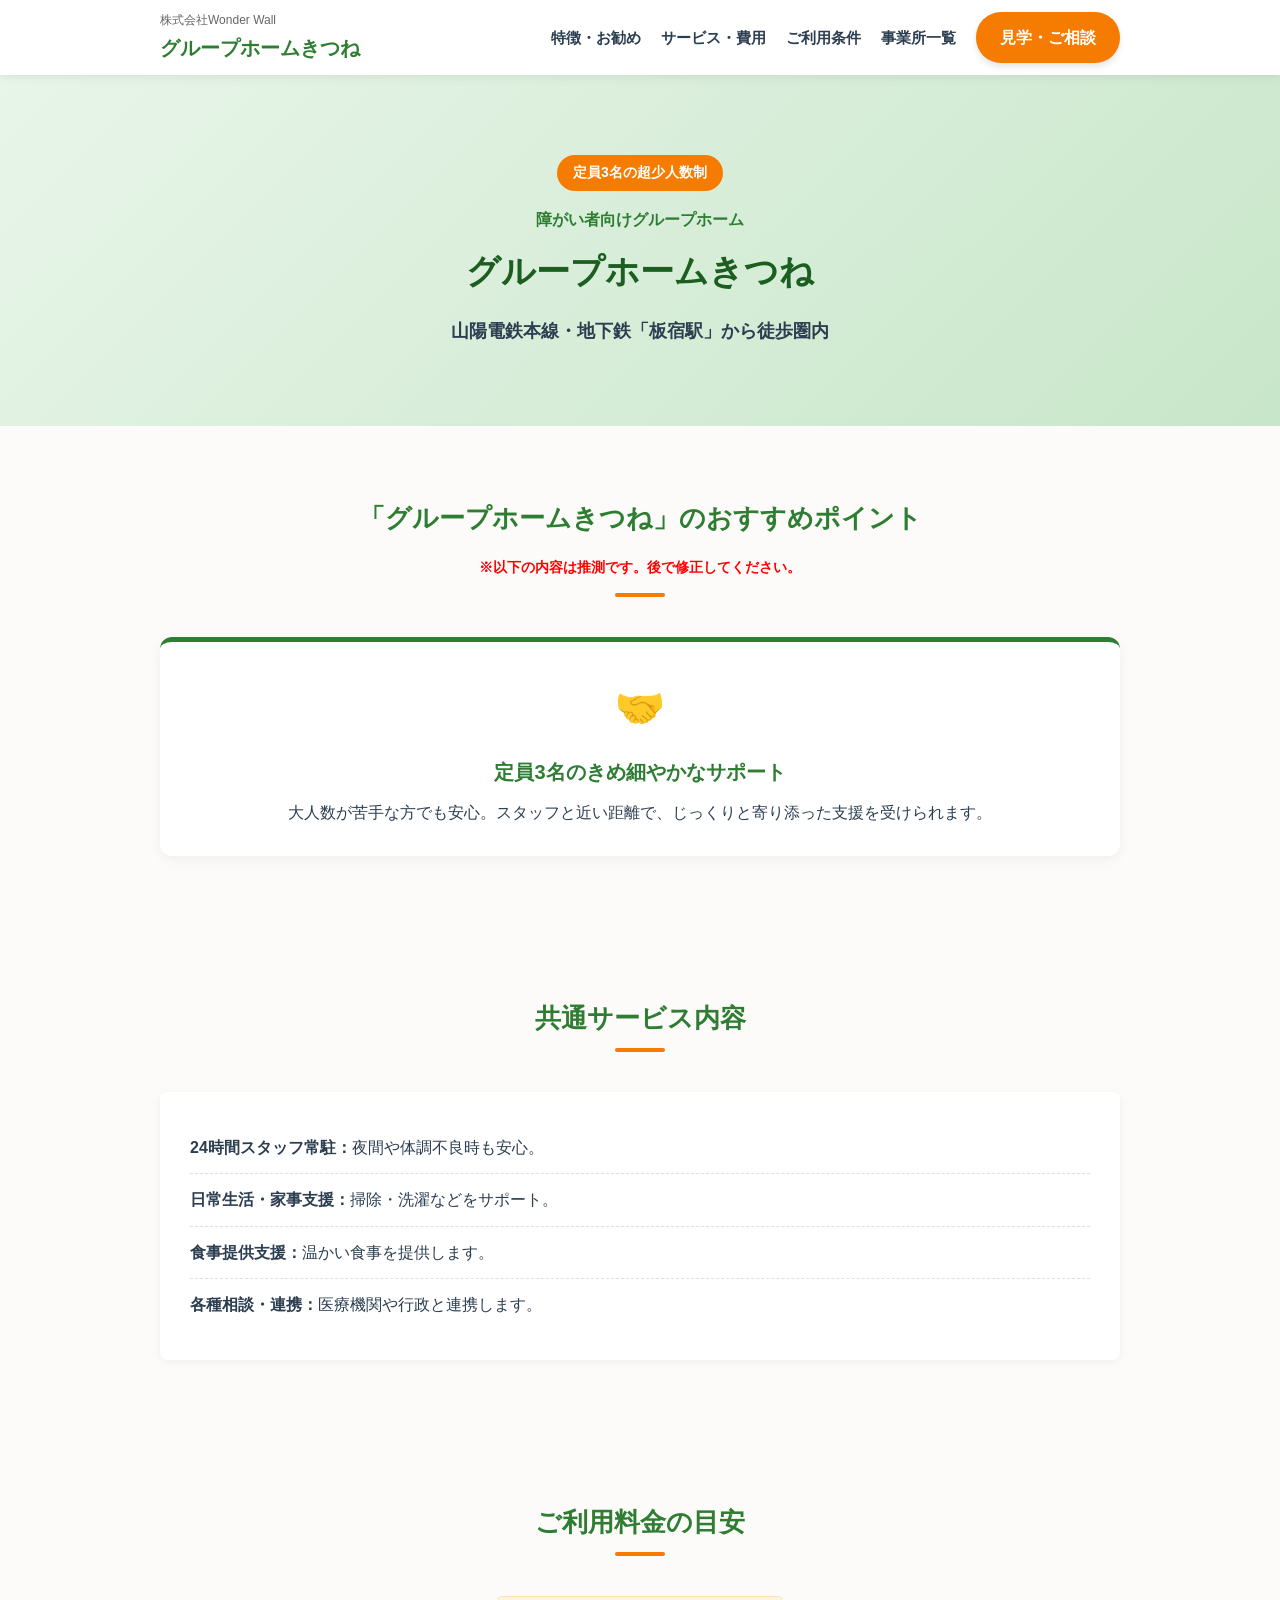
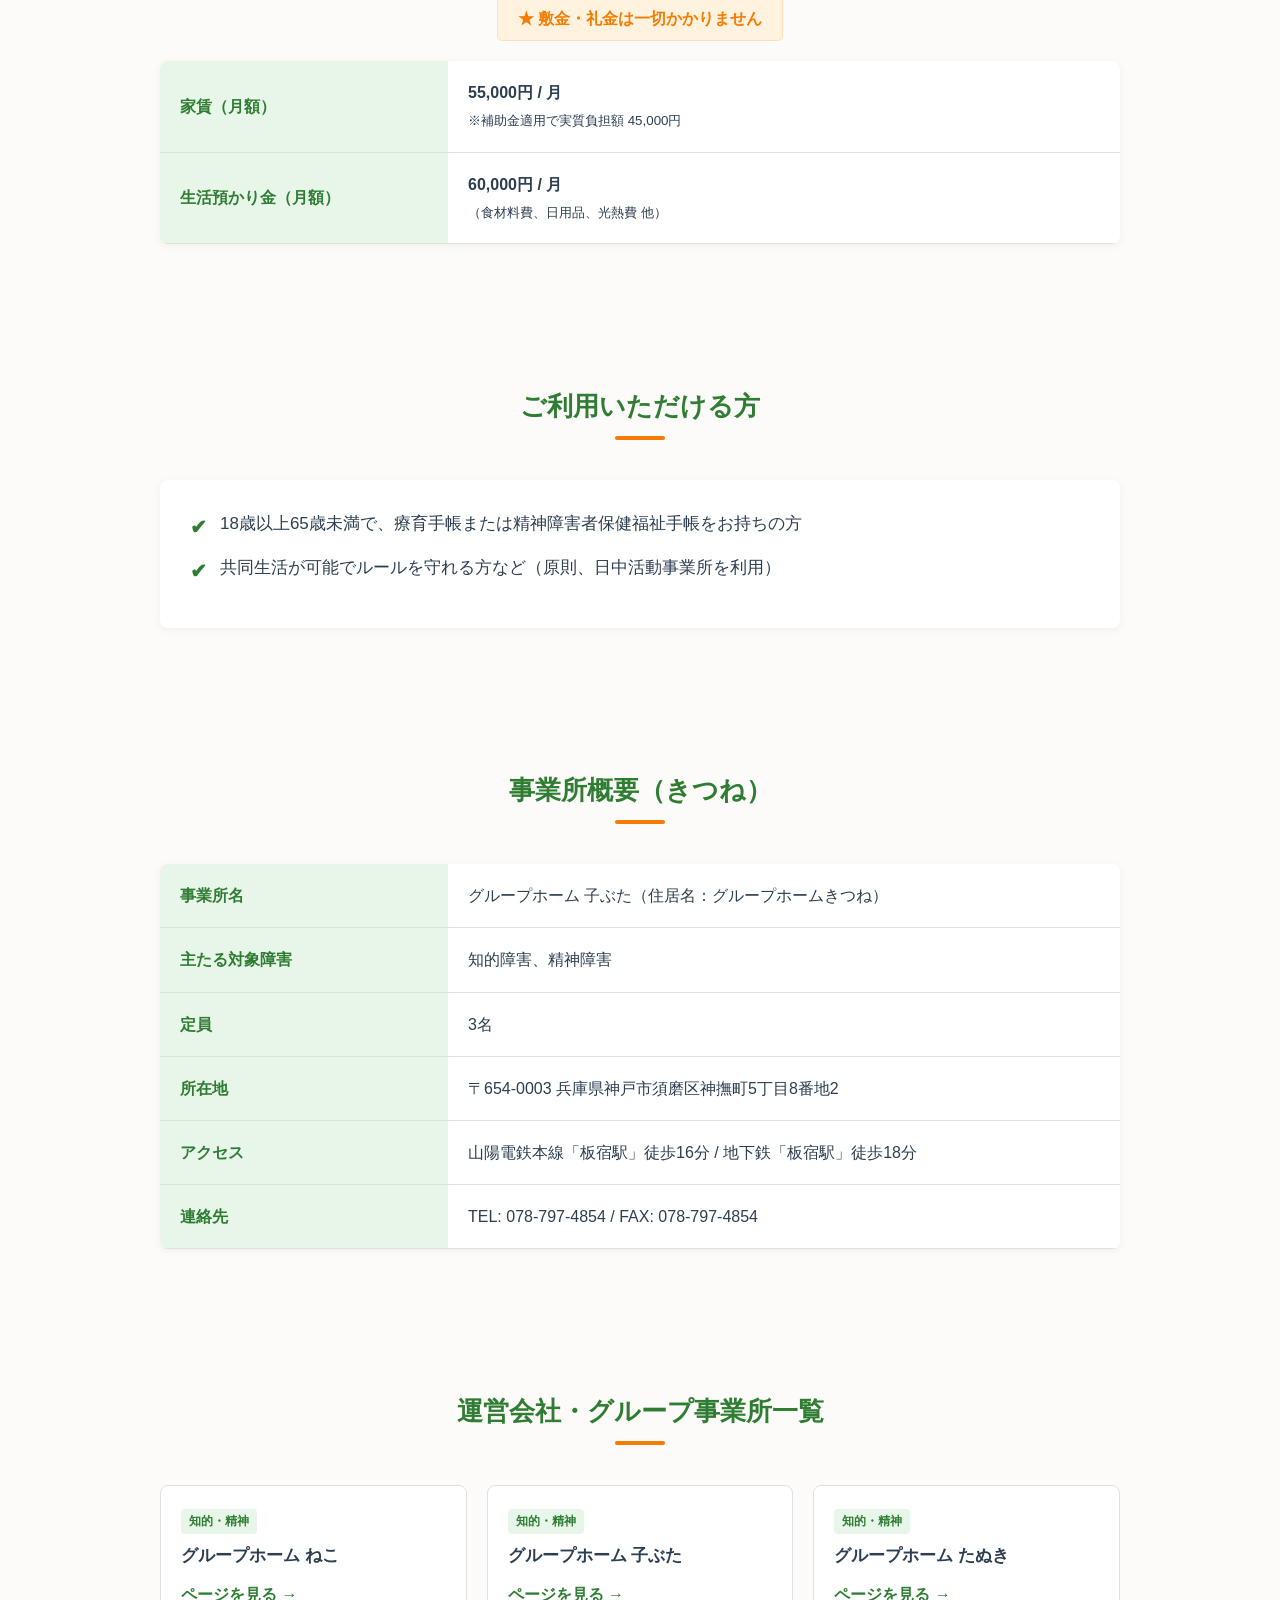
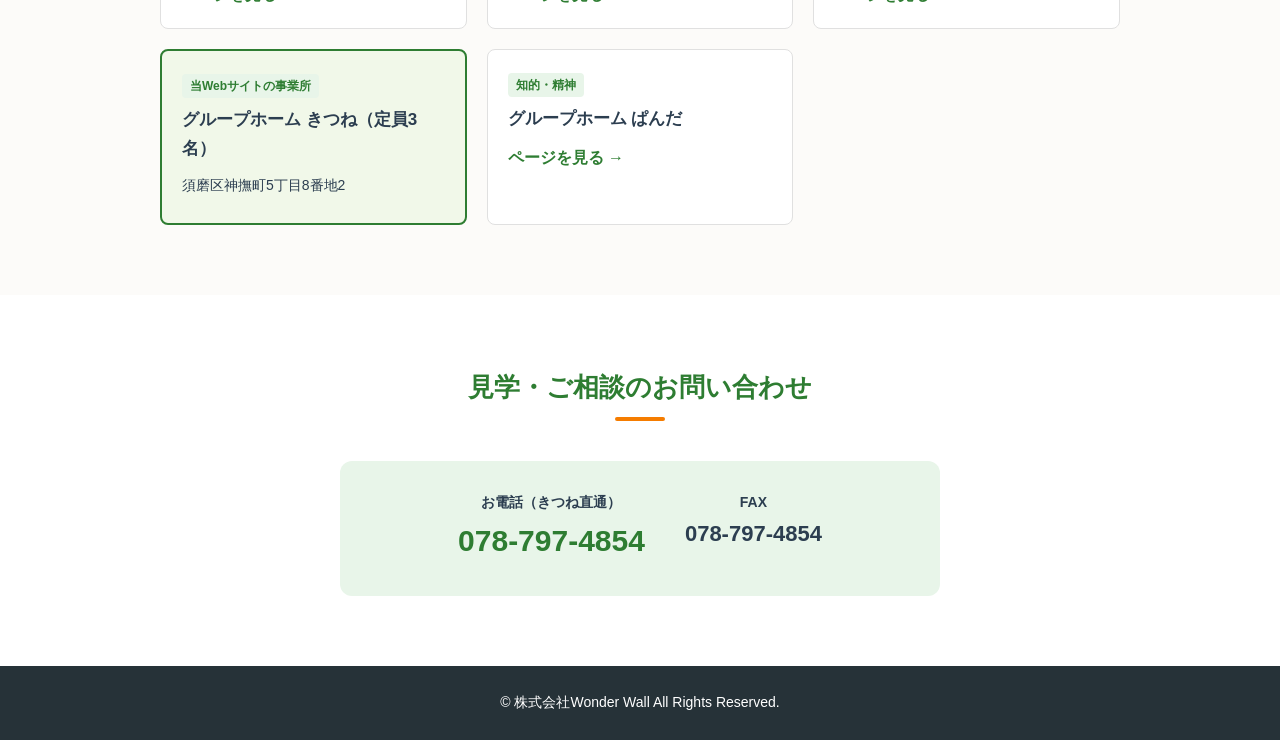
==== kitsune.html @ 5e9d1465 "Add files via upload" ====
<!DOCTYPE html>
<html lang="ja">
<head>
    <meta charset="UTF-8">
    <meta name="viewport" content="width=device-width, initial-scale=1.0">
    <title>グループホームきつね | 株式会社Wonder Wall</title>
    <link rel="stylesheet" href="style.css">
</head>
<body>
    <header class="l-header">
        <div class="l-inner l-header__inner">
            <div class="l-header__brand">
                <span class="l-header__company">株式会社Wonder Wall</span>
                <span class="l-header__title">グループホームきつね</span>
            </div>
            <nav class="l-header__nav">
                <ul class="l-header__list">
                    <li><a href="#features" class="l-header__link">特徴・お勧め</a></li>
                    <li><a href="#service" class="l-header__link">サービス・費用</a></li>
                    <li><a href="#eligibility" class="l-header__link">ご利用条件</a></li>
                    <li><a href="#network" class="l-header__link">事業所一覧</a></li>
                    <li><a href="#contact" class="c-button c-button--header">見学・ご相談</a></li>
                </ul>
            </nav>
        </div>
    </header>

    <main class="l-main">
        <section class="p-hero">
            <div class="l-inner p-hero__inner">
                <div class="p-hero__badge">定員3名の超少人数制</div>
                <h1 class="p-hero__title">
                    <span class="p-hero__subtitle">障がい者向けグループホーム</span>
                    グループホームきつね
                </h1>
                <p class="p-hero__lead">山陽電鉄本線・地下鉄「板宿駅」から徒歩圏内</p>
            </div>
        </section>

        <!-- ★推測で作成した部分です -->
        <section id="features" class="l-section p-features">
            <div class="l-inner">
                <h2 class="c-heading">「グループホームきつね」のおすすめポイント<br><small style="color:red; font-size:14px;">※以下の内容は推測です。後で修正してください。</small></h2>
                <div class="p-features__grid">
                    <div class="p-features__card">
                        <div class="p-features__icon">🤝</div>
                        <h3 class="p-features__card-title">定員3名のきめ細やかなサポート</h3>
                        <p class="p-features__card-text">大人数が苦手な方でも安心。スタッフと近い距離で、じっくりと寄り添った支援を受けられます。</p>
                    </div>
                </div>
            </div>
        </section>

        <!-- サービスと費用（ねこと同じ共通項目） -->
        <section id="service" class="l-section p-services">
            <div class="l-inner">
                <h2 class="c-heading">共通サービス内容</h2>
                <ul class="p-services__list">
                    <li class="p-services__item"><strong>24時間スタッフ常駐：</strong>夜間や体調不良時も安心。</li>
                    <li class="p-services__item"><strong>日常生活・家事支援：</strong>掃除・洗濯などをサポート。</li>
                    <li class="p-services__item"><strong>食事提供支援：</strong>温かい食事を提供します。</li>
                    <li class="p-services__item"><strong>各種相談・連携：</strong>医療機関や行政と連携します。</li>
                </ul>
            </div>
        </section>

        <section class="l-section p-cost">
            <div class="l-inner">
                <h2 class="c-heading">ご利用料金の目安</h2>
                <div class="p-cost__notice"><p class="p-cost__highlight">★ 敷金・礼金は一切かかりません</p></div>
                <table class="c-table">
                    <tr><th>家賃（月額）</th><td><strong>55,000円 / 月</strong><br><small>※補助金適用で実質負担額 45,000円</small></td></tr>
                    <tr><th>生活預かり金（月額）</th><td><strong>60,000円 / 月</strong><br><small>（食材料費、日用品、光熱費 他）</small></td></tr>
                </table>
            </div>
        </section>

        <section id="eligibility" class="l-section p-eligibility">
            <div class="l-inner">
                <h2 class="c-heading">ご利用いただける方</h2>
                <ul class="c-check-list">
                    <li>18歳以上65歳未満で、療育手帳または精神障害者保健福祉手帳をお持ちの方</li>
                    <li>共同生活が可能でルールを守れる方など（原則、日中活動事業所を利用）</li>
                </ul>
            </div>
        </section>

        <section class="l-section p-overview">
            <div class="l-inner">
                <h2 class="c-heading">事業所概要（きつね）</h2>
                <table class="c-table c-table--border">
                    <tr><th>事業所名</th><td>グループホーム 子ぶた（住居名：グループホームきつね）</td></tr>
                    <tr><th>主たる対象障害</th><td>知的障害、精神障害</td></tr>
                    <tr><th>定員</th><td>3名</td></tr>
                    <tr><th>所在地</th><td>〒654-0003 兵庫県神戸市須磨区神撫町5丁目8番地2</td></tr>
                    <tr><th>アクセス</th><td>山陽電鉄本線「板宿駅」徒歩16分 / 地下鉄「板宿駅」徒歩18分</td></tr>
                    <tr><th>連絡先</th><td>TEL: 078-797-4854 / FAX: 078-797-4854</td></tr>
                </table>
            </div>
        </section>

        <section id="network" class="l-section p-network">
            <div class="l-inner">
                <h2 class="c-heading">運営会社・グループ事業所一覧</h2>
                <div class="p-network__grid">
                    <a href="neko.html" class="p-network__card">
                        <span class="p-network__tag">知的・精神</span><h4>グループホーム ねこ</h4>
                        <span style="color: #2e7d32; font-weight: bold;">ページを見る &rarr;</span>
                    </a>
                    <a href="kobuta.html" class="p-network__card">
                        <span class="p-network__tag">知的・精神</span><h4>グループホーム 子ぶた</h4>
                        <span style="color: #2e7d32; font-weight: bold;">ページを見る &rarr;</span>
                    </a>
                    <a href="tanuki.html" class="p-network__card">
                        <span class="p-network__tag">知的・精神</span><h4>グループホーム たぬき</h4>
                        <span style="color: #2e7d32; font-weight: bold;">ページを見る &rarr;</span>
                    </a>
                    
                    <!-- きつね（現在地） -->
                    <div class="p-network__card p-network__card--active">
                        <span class="p-network__tag">当Webサイトの事業所</span>
                        <h4>グループホーム きつね（定員3名）</h4>
                        <p>須磨区神撫町5丁目8番地2</p>
                    </div>

                    <a href="panda.html" class="p-network__card">
                        <span class="p-network__tag">知的・精神</span><h4>グループホーム ぱんだ</h4>
                        <span style="color: #2e7d32; font-weight: bold;">ページを見る &rarr;</span>
                    </a>
                </div>
            </div>
        </section>

        <section id="contact" class="l-section p-contact">
            <div class="l-inner">
                <h2 class="c-heading">見学・ご相談のお問い合わせ</h2>
                <div class="p-contact__box">
                    <div class="p-contact__item">
                        <span class="p-contact__label">お電話（きつね直通）</span>
                        <a href="tel:0787974854" class="p-contact__tel">078-797-4854</a>
                    </div>
                    <div class="p-contact__item">
                        <span class="p-contact__label">FAX</span>
                        <span class="p-contact__fax">078-797-4854</span>
                    </div>
                </div>
            </div>
        </section>
    </main>

    <footer class="l-footer"><div class="l-inner"><p class="l-footer__copy">&copy; 株式会社Wonder Wall All Rights Reserved.</p></div></footer>
</body>
</html>
---- style.css ----
@charset "UTF-8";

/* =======================================================
   Variables（カラーパレットと設定）
======================================================= */
:root {
    --color-primary: #2e7d32;      /* メインの緑（安心・自然） */
    --color-primary-light: #e8f5e9;/* 薄い緑（背景用） */
    --color-accent: #f57c00;       /* 温かみのあるオレンジ（強調用） */
    --color-text: #2c3e50;         /* 読みやすい濃いグレー */
    --color-bg: #fcfbf9;           /* 優しいアイボリーの背景色 */
    --color-white: #ffffff;
    --color-border: #e0e0e0;

    --font-family: "Helvetica Neue", Arial, "Hiragino Kaku Gothic ProN", "Meiryo", sans-serif;
}

/* =======================================================
   Reset
======================================================= */
* {
    margin: 0;
    padding: 0;
    box-sizing: border-box;
}

body {
    font-family: var(--font-family);
    color: var(--color-text);
    background-color: var(--color-bg);
    line-height: 1.7;
    font-size: 16px;
}

a {
    text-decoration: none;
    color: inherit;
}

ul {
    list-style: none;
}

/* =======================================================
   Layout & Common
======================================================= */
.l-inner {
    max-width: 1000px;
    margin: 0 auto;
    padding: 0 20px;
}

.l-section {
    padding: 70px 0;
}

.c-heading {
    font-size: 26px;
    text-align: center;
    margin-bottom: 40px;
    color: var(--color-primary);
    position: relative;
    padding-bottom: 12px;
}

.c-heading::after {
    content: "";
    position: absolute;
    bottom: 0;
    left: 50%;
    transform: translateX(-50%);
    width: 50px;
    height: 4px;
    background-color: var(--color-accent);
    border-radius: 2px;
}

.c-button {
    display: inline-block;
    background-color: var(--color-accent);
    color: var(--color-white);
    padding: 12px 24px;
    border-radius: 25px;
    font-weight: bold;
    box-shadow: 0 4px 6px rgba(0,0,0,0.1);
    transition: transform 0.2s, background-color 0.2s;
}

.c-button:hover {
    transform: translateY(-2px);
    background-color: #e66900;
}

/* 表（テーブル）のデザイン */
.c-table {
    width: 100%;
    border-collapse: collapse;
    background-color: var(--color-white);
    border-radius: 8px;
    overflow: hidden;
    box-shadow: 0 2px 8px rgba(0,0,0,0.05);
}

.c-table th, .c-table td {
    padding: 18px 20px;
    text-align: left;
    border-bottom: 1px solid var(--color-border);
}

.c-table th {
    background-color: var(--color-primary-light);
    color: var(--color-primary);
    width: 30%;
    font-weight: bold;
}

/* チェックリスト */
.c-check-list {
    background-color: var(--color-white);
    padding: 30px;
    border-radius: 8px;
    box-shadow: 0 2px 8px rgba(0,0,0,0.05);
}

.c-check-list li {
    position: relative;
    padding-left: 30px;
    margin-bottom: 15px;
    font-size: 17px;
}

.c-check-list li::before {
    content: "✔";
    position: absolute;
    left: 0;
    color: var(--color-primary);
    font-weight: bold;
    font-size: 20px;
}

/* =======================================================
   Header
======================================================= */
.l-header {
    background-color: var(--color-white);
    box-shadow: 0 2px 10px rgba(0,0,0,0.08);
    position: sticky;
    top: 0;
    z-index: 100;
}

.l-header__inner {
    display: flex;
    justify-content: space-between;
    align-items: center;
    height: 75px;
}

.l-header__brand {
    display: flex;
    flex-direction: column;
}

.l-header__company {
    font-size: 12px;
    color: #666;
}

.l-header__title {
    font-size: 20px;
    font-weight: bold;
    color: var(--color-primary);
}

.l-header__list {
    display: flex;
    align-items: center;
    gap: 20px;
}

.l-header__link {
    font-weight: bold;
    font-size: 15px;
}

.l-header__link:hover {
    color: var(--color-primary);
}

/* =======================================================
   Hero
======================================================= */
.p-hero {
    background: linear-gradient(135deg, #e8f5e9 0%, #c8e6c9 100%);
    padding: 80px 0;
    text-align: center;
}

.p-hero__badge {
    display: inline-block;
    background-color: var(--color-accent);
    color: #fff;
    padding: 6px 16px;
    border-radius: 20px;
    font-weight: bold;
    font-size: 14px;
    margin-bottom: 15px;
}

.p-hero__subtitle {
    display: block;
    font-size: 16px;
    color: var(--color-primary);
    margin-bottom: 10px;
}

.p-hero__title {
    font-size: 34px;
    margin-bottom: 15px;
    color: #1b5e20;
}

.p-hero__lead {
    font-size: 18px;
    font-weight: bold;
}

/* =======================================================
   Features（おすすめポイント）
======================================================= */
.p-features__grid {
    display: grid;
    grid-template-columns: repeat(auto-fit, minmax(280px, 1fr));
    gap: 25px;
}

.p-features__card {
    background-color: var(--color-white);
    padding: 30px;
    border-radius: 12px;
    text-align: center;
    box-shadow: 0 4px 12px rgba(0,0,0,0.05);
    border-top: 5px solid var(--color-primary);
}

.p-features__icon {
    font-size: 40px;
    margin-bottom: 15px;
}

.p-features__card-title {
    font-size: 20px;
    margin-bottom: 10px;
    color: var(--color-primary);
}

/* =======================================================
   Services & Cost
======================================================= */
.p-services__list {
    background: var(--color-white);
    padding: 30px;
    border-radius: 8px;
    box-shadow: 0 2px 8px rgba(0,0,0,0.05);
}

.p-services__item {
    padding: 12px 0;
    border-bottom: 1px dashed var(--color-border);
}

.p-services__item:last-child {
    border-bottom: none;
}

.p-cost__notice {
    text-align: center;
    margin-bottom: 20px;
}

.p-cost__highlight {
    display: inline-block;
    background-color: #fff3e0;
    color: var(--color-accent);
    padding: 8px 20px;
    border-radius: 5px;
    font-weight: bold;
    border: 1px solid #ffe0b2;
}

/* 写真枠 */
.p-overview__photo-space {
    margin-top: 30px;
    background-color: #eee;
    border: 2px dashed #ccc;
    padding: 40px;
    text-align: center;
    color: #777;
    border-radius: 8px;
}

/* =======================================================
   Network（事業所一覧）
======================================================= */
.p-network__company {
    background-color: var(--color-white);
    padding: 25px;
    border-radius: 8px;
    margin-bottom: 40px;
    border-left: 6px solid var(--color-primary);
}

.p-network__subheading {
    font-size: 20px;
    margin-bottom: 20px;
    text-align: center;
}

.p-network__grid {
    display: grid;
    grid-template-columns: repeat(auto-fit, minmax(280px, 1fr));
    gap: 20px;
}

.p-network__card {
    background-color: var(--color-white);
    padding: 20px;
    border-radius: 8px;
    border: 1px solid var(--color-border);
    position: relative;
}

.p-network__card--active {
    border: 2px solid var(--color-primary);
    background-color: #f1f8e9;
}

.p-network__tag {
    display: inline-block;
    font-size: 12px;
    background-color: #76ff03;
    background-color: var(--color-primary-light);
    color: var(--color-primary);
    padding: 2px 8px;
    border-radius: 4px;
    font-weight: bold;
    margin-bottom: 8px;
}

.p-network__card h4 {
    font-size: 17px;
    margin-bottom: 10px;
}

.p-network__card p {
    font-size: 14px;
    margin-bottom: 5px;
}

.p-network__access {
    color: #666;
    font-size: 13px;
}

/* =======================================================
   Contact & Footer
======================================================= */
.p-contact {
    background-color: var(--color-white);
    text-align: center;
}

.p-contact__text {
    margin-bottom: 30px;
}

.p-contact__box {
    display: flex;
    justify-content: center;
    gap: 40px;
    background-color: var(--color-primary-light);
    padding: 30px;
    border-radius: 12px;
    max-width: 600px;
    margin: 0 auto;
}

.p-contact__label {
    display: block;
    font-size: 14px;
    font-weight: bold;
}

.p-contact__tel {
    font-size: 30px;
    font-weight: bold;
    color: var(--color-primary);
}

.p-contact__fax {
    font-size: 22px;
    font-weight: bold;
}

.l-footer {
    background-color: #263238;
    color: #fff;
    text-align: center;
    padding: 25px 0;
    font-size: 14px;
}

/* スマホ対応 */
@media screen and (max-width: 768px) {
    .l-header__list { display: none; }
    .p-hero__title { font-size: 24px; }
    .p-contact__box { flex-direction: column; gap: 20px; }
    .c-table th, .c-table td { display: block; width: 100%; }
    .c-table th { border-bottom: none; }
}
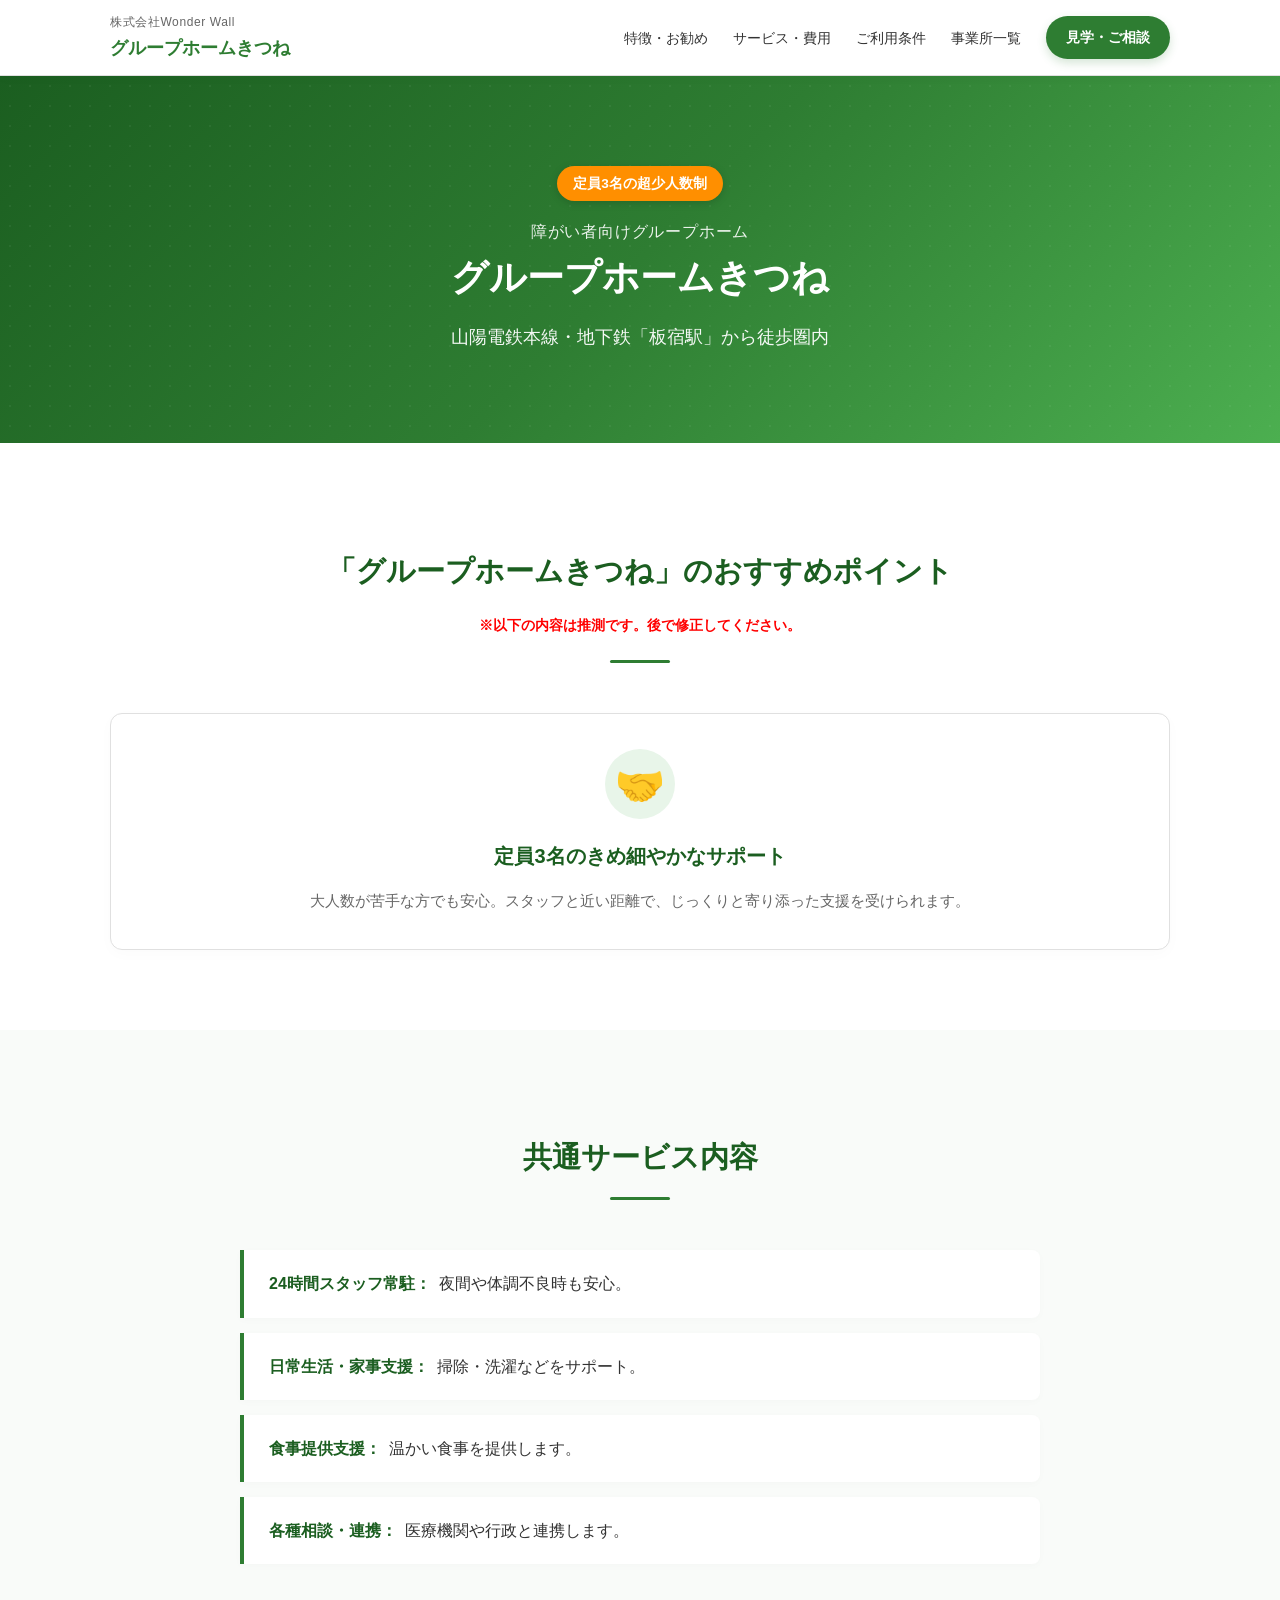
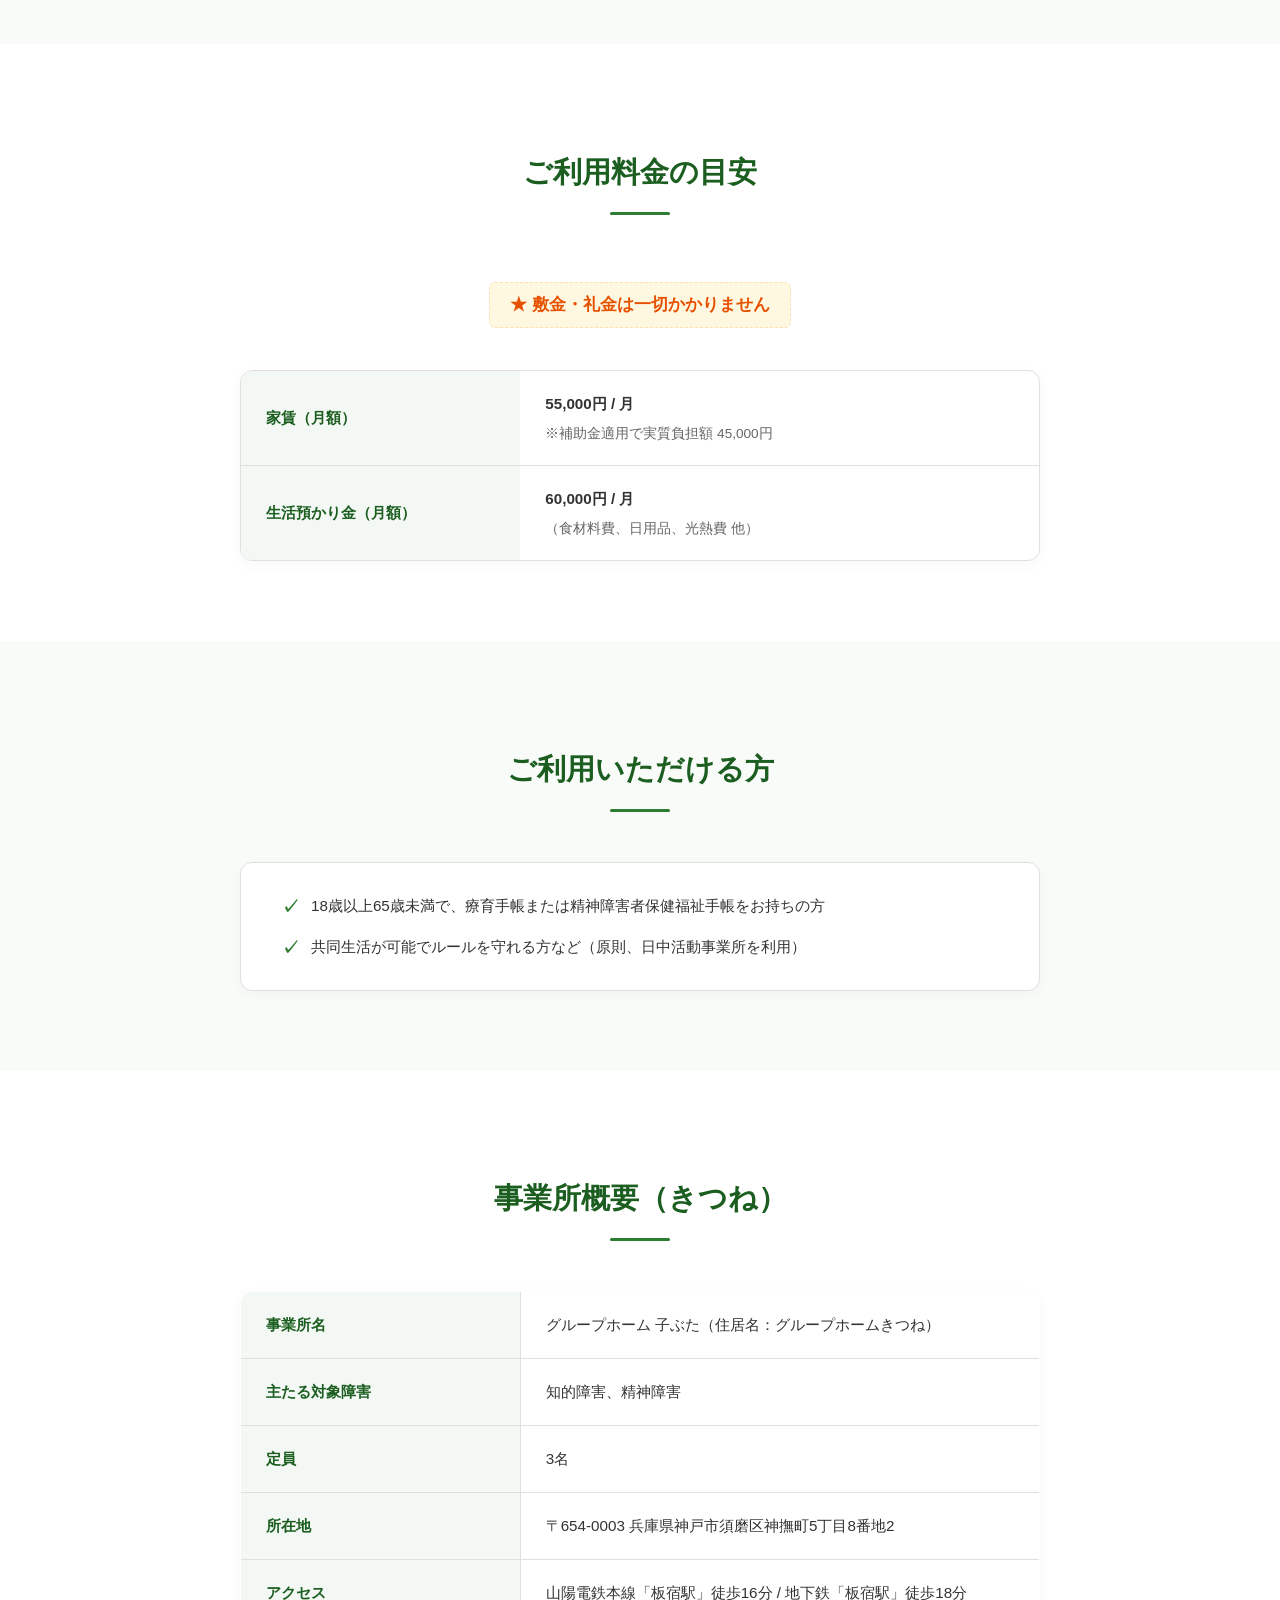
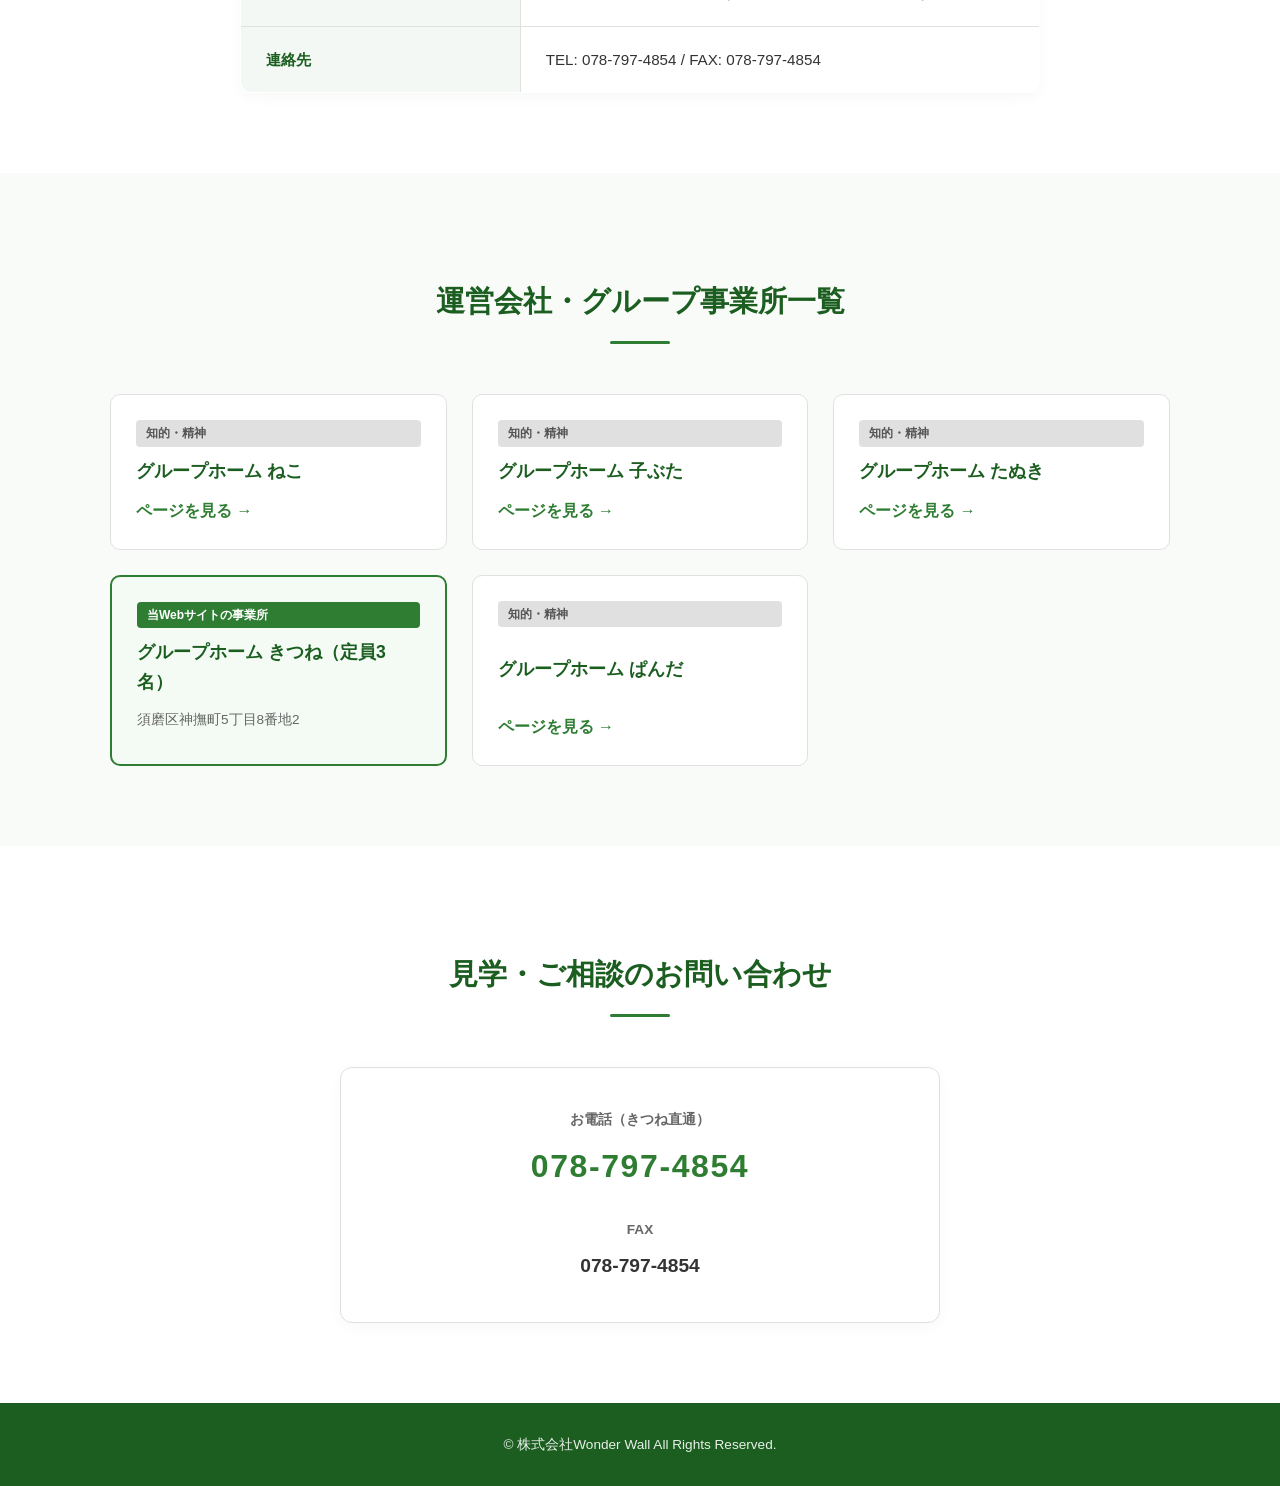
==== commit 342e7f9a: "Update kitsune.html" ====
--- a/kitsune.html
+++ b/kitsune.html
@@ -103,7 +103,7 @@
             <div class="l-inner">
                 <h2 class="c-heading">運営会社・グループ事業所一覧</h2>
                 <div class="p-network__grid">
-                    <a href="neko.html" class="p-network__card">
+                    <a href="index.html" class="p-network__card">
                         <span class="p-network__tag">知的・精神</span><h4>グループホーム ねこ</h4>
                         <span style="color: #2e7d32; font-weight: bold;">ページを見る &rarr;</span>
                     </a>
@@ -150,4 +150,4 @@
 
     <footer class="l-footer"><div class="l-inner"><p class="l-footer__copy">&copy; 株式会社Wonder Wall All Rights Reserved.</p></div></footer>
 </body>
-</html>+</html>
--- a/style.css
+++ b/style.css
@@ -1,420 +1,649 @@
 @charset "UTF-8";
 
-/* =======================================================
-   Variables（カラーパレットと設定）
-======================================================= */
+/* ==========================================
+   1. 変数・基本設定 (Base Settings)
+   ========================================== */
 :root {
-    --color-primary: #2e7d32;      /* メインの緑（安心・自然） */
-    --color-primary-light: #e8f5e9;/* 薄い緑（背景用） */
-    --color-accent: #f57c00;       /* 温かみのあるオレンジ（強調用） */
-    --color-text: #2c3e50;         /* 読みやすい濃いグレー */
-    --color-bg: #fcfbf9;           /* 優しいアイボリーの背景色 */
+    --color-primary: #2e7d32;      /* 深みのある安心のグリーン */
+    --color-primary-light: #e8f5e9;/* 薄い背景用グリーン */
+    --color-accent: #ff8f00;       /* 優しいオレンジ（バッジ等） */
+    --color-text: #333333;         /* 基本の文字色 */
+    --color-text-sub: #666666;     /* 補足の文字色 */
+    --color-bg: #f9fbf9;           /* 全体の背景（ごく薄い緑がかった白） */
     --color-white: #ffffff;
     --color-border: #e0e0e0;
-
-    --font-family: "Helvetica Neue", Arial, "Hiragino Kaku Gothic ProN", "Meiryo", sans-serif;
-}
-
-/* =======================================================
-   Reset
-======================================================= */
-* {
-    margin: 0;
-    padding: 0;
-    box-sizing: border-box;
+    --font-base: -apple-system, BlinkMacSystemFont, "Segoe UI", Roboto, "Helvetica Neue", Arial, "Hiragino Sans", "Hiragino Kaku Gothic ProN", "Meiryo", sans-serif;
+    --transition: all 0.3s ease;
+}
+
+html {
+    scroll-behavior: smooth;
+    font-size: 16px;
 }
 
 body {
-    font-family: var(--font-family);
+    font-family: var(--font-base);
     color: var(--color-text);
     background-color: var(--color-bg);
     line-height: 1.7;
-    font-size: 16px;
+    margin: 0;
+    padding: 0;
+    -webkit-font-smoothing: antialiased;
+}
+
+* {
+    box-sizing: border-box;
 }
 
 a {
+    color: inherit;
     text-decoration: none;
-    color: inherit;
 }
 
 ul {
     list-style: none;
-}
-
-/* =======================================================
-   Layout & Common
-======================================================= */
+    padding: 0;
+    margin: 0;
+}
+
+/* ==========================================
+   2. レイアウト共通 (Layout)
+   ========================================== */
 .l-inner {
-    max-width: 1000px;
+    max-width: 1100px;
     margin: 0 auto;
     padding: 0 20px;
 }
 
 .l-section {
-    padding: 70px 0;
-}
-
+    padding: 80px 0;
+}
+
+.l-section:nth-child(even) {
+    background-color: var(--color-white);
+}
+
+/* 見出し共通デザイン */
 .c-heading {
-    font-size: 26px;
-    text-align: center;
-    margin-bottom: 40px;
-    color: var(--color-primary);
+    font-size: 1.8rem;
+    font-weight: 700;
+    text-align: center;
+    margin-bottom: 50px;
     position: relative;
-    padding-bottom: 12px;
+    color: #1b5e20;
 }
 
 .c-heading::after {
     content: "";
+    display: block;
+    width: 60px;
+    height: 3px;
+    background-color: var(--color-primary);
+    margin: 15px auto 0;
+    border-radius: 2px;
+}
+
+/* ==========================================
+   3. ヘッダー (Header)
+   ========================================== */
+.l-header {
+    background: rgba(255, 255, 255, 0.95);
+    backdrop-filter: blur(10px);
+    border-bottom: 1px solid var(--color-border);
+    position: sticky;
+    top: 0;
+    z-index: 100;
+    box-shadow: 0 2px 10px rgba(0,0,0,0.03);
+}
+
+.l-header__inner {
+    display: flex;
+    align-items: center;
+    justify-content: space-between;
+    height: 75px;
+}
+
+.l-header__brand {
+    display: flex;
+    flex-direction: column;
+}
+
+.l-header__company {
+    font-size: 0.75rem;
+    color: var(--color-text-sub);
+    letter-spacing: 0.05em;
+}
+
+.l-header__title {
+    font-size: 1.15rem;
+    font-weight: bold;
+    color: var(--color-primary);
+}
+
+.l-header__list {
+    display: flex;
+    align-items: center;
+    gap: 25px;
+}
+
+.l-header__link {
+    font-size: 0.9rem;
+    font-weight: 500;
+    color: var(--color-text);
+    transition: var(--transition);
+}
+
+.l-header__link:hover {
+    color: var(--color-primary);
+}
+
+/* ヘッダー内ボタン */
+.c-button {
+    display: inline-flex;
+    align-items: center;
+    justify-content: center;
+    padding: 10px 20px;
+    border-radius: 50px;
+    font-weight: bold;
+    transition: var(--transition);
+}
+
+.c-button--header {
+    background-color: var(--color-primary);
+    color: var(--color-white) !important;
+    font-size: 0.85rem;
+    box-shadow: 0 4px 10px rgba(46, 125, 50, 0.2);
+}
+
+.c-button--header:hover {
+    background-color: #1b5e20;
+    transform: translateY(-2px);
+    box-shadow: 0 6px 15px rgba(46, 125, 50, 0.3);
+}
+
+/* ==========================================
+   4. ヒーローエリア (Hero)
+   ========================================== */
+.p-hero {
+    background: linear-gradient(135deg, #1b5e20 0%, #2e7d32 50%, #4caf50 100%);
+    color: var(--color-white);
+    padding: 90px 0;
+    text-align: center;
+    position: relative;
+    overflow: hidden;
+}
+
+.p-hero::before {
+    content: "";
     position: absolute;
-    bottom: 0;
-    left: 50%;
-    transform: translateX(-50%);
-    width: 50px;
-    height: 4px;
-    background-color: var(--color-accent);
-    border-radius: 2px;
-}
-
-.c-button {
+    top: 0; left: 0; width: 100%; height: 100%;
+    background: radial-gradient(circle, rgba(255,255,255,0.1) 10%, transparent 10%);
+    background-size: 20px 20px;
+    opacity: 0.5;
+}
+
+.p-hero__inner {
+    position: relative;
+    z-index: 1;
+}
+
+.p-hero__badge {
     display: inline-block;
     background-color: var(--color-accent);
     color: var(--color-white);
-    padding: 12px 24px;
-    border-radius: 25px;
-    font-weight: bold;
-    box-shadow: 0 4px 6px rgba(0,0,0,0.1);
-    transition: transform 0.2s, background-color 0.2s;
-}
-
-.c-button:hover {
-    transform: translateY(-2px);
-    background-color: #e66900;
-}
-
-/* 表（テーブル）のデザイン */
+    font-size: 0.85rem;
+    font-weight: bold;
+    padding: 6px 16px;
+    border-radius: 20px;
+    margin-bottom: 20px;
+    box-shadow: 0 2px 8px rgba(0,0,0,0.15);
+}
+
+.p-hero__title {
+    font-size: 2.3rem;
+    font-weight: 700;
+    line-height: 1.4;
+    margin: 0 0 20px;
+}
+
+.p-hero__subtitle {
+    display: block;
+    font-size: 1rem;
+    font-weight: 400;
+    opacity: 0.9;
+    margin-bottom: 8px;
+    letter-spacing: 0.05em;
+}
+
+.p-hero__lead {
+    font-size: 1.1rem;
+    opacity: 0.95;
+    max-width: 700px;
+    margin: 0 auto;
+}
+
+/* ==========================================
+   5. 特徴・お勧めポイント (Features)
+   ========================================== */
+.p-features__grid {
+    display: grid;
+    grid-template-columns: repeat(auto-fit, minmax(300px, 1fr));
+    gap: 30px;
+}
+
+.p-features__card {
+    background: var(--color-white);
+    border: 1px solid var(--color-border);
+    border-radius: 12px;
+    padding: 35px 25px;
+    text-align: center;
+    box-shadow: 0 4px 15px rgba(0,0,0,0.02);
+    transition: var(--transition);
+}
+
+.p-features__card:hover {
+    transform: translateY(-5px);
+    box-shadow: 0 10px 25px rgba(46, 125, 50, 0.08);
+    border-color: var(--color-primary);
+}
+
+.p-features__icon {
+    font-size: 2.5rem;
+    margin-bottom: 20px;
+    display: inline-block;
+    background: var(--color-primary-light);
+    width: 70px;
+    height: 70px;
+    line-height: 70px;
+    border-radius: 50%;
+}
+
+.p-features__card-title {
+    font-size: 1.25rem;
+    font-weight: bold;
+    margin: 0 0 15px;
+    color: #1b5e20;
+}
+
+.p-features__card-text {
+    font-size: 0.95rem;
+    color: var(--color-text-sub);
+    margin: 0;
+}
+
+/* ==========================================
+   6. サービス内容 (Services)
+   ========================================== */
+.p-services__list {
+    max-width: 800px;
+    margin: 0 auto;
+    display: flex;
+    flex-direction: column;
+    gap: 15px;
+}
+
+.p-services__item {
+    background: var(--color-white);
+    border-left: 4px solid var(--color-primary);
+    padding: 20px 25px;
+    border-radius: 0 8px 8px 0;
+    box-shadow: 0 2px 8px rgba(0,0,0,0.02);
+    font-size: 1rem;
+}
+
+.p-services__item strong {
+    color: #1b5e20;
+    margin-right: 8px;
+}
+
+/* ==========================================
+   7. ご利用料金 (Cost)
+   ========================================== */
+.p-cost__notice {
+    text-align: center;
+    margin-bottom: 25px;
+}
+
+.p-cost__highlight {
+    display: inline-block;
+    background-color: #fff8e1;
+    color: #e65100;
+    border: 1px dashed #ffe0b2;
+    padding: 8px 20px;
+    border-radius: 6px;
+    font-weight: bold;
+    font-size: 1.05rem;
+}
+
+/* 共通テーブルデザイン */
 .c-table {
     width: 100%;
+    max-width: 800px;
+    margin: 0 auto;
+    background: var(--color-white);
+    border-collapse: separate;
+    border-spacing: 0;
+    border-radius: 12px;
+    overflow: hidden;
+    box-shadow: 0 4px 15px rgba(0,0,0,0.03);
+    border: 1px solid var(--color-border);
+}
+
+.c-table th,
+.c-table td {
+    padding: 20px 25px;
+    border-bottom: 1px solid var(--color-border);
+    text-align: left;
+    font-size: 0.95rem;
+}
+
+.c-table tr:last-child th,
+.c-table tr:last-child td {
+    border-bottom: none;
+}
+
+.c-table th {
+    background-color: #f4f8f4;
+    color: #1b5e20;
+    font-weight: bold;
+    width: 35%;
+    vertical-align: middle;
+}
+
+.c-table td {
+    color: var(--color-text);
+    vertical-align: middle;
+}
+
+.c-table small {
+    display: block;
+    margin-top: 5px;
+    color: var(--color-text-sub);
+    font-size: 0.85rem;
+}
+
+.c-table--border th,
+.c-table--border td {
+    border: 1px solid var(--color-border);
+}
+.c-table--border {
     border-collapse: collapse;
-    background-color: var(--color-white);
-    border-radius: 8px;
-    overflow: hidden;
-    box-shadow: 0 2px 8px rgba(0,0,0,0.05);
-}
-
-.c-table th, .c-table td {
-    padding: 18px 20px;
-    text-align: left;
-    border-bottom: 1px solid var(--color-border);
-}
-
-.c-table th {
-    background-color: var(--color-primary-light);
-    color: var(--color-primary);
-    width: 30%;
-    font-weight: bold;
-}
-
-/* チェックリスト */
+}
+
+/* ==========================================
+   8. ご利用いただける方 (Eligibility)
+   ========================================== */
 .c-check-list {
-    background-color: var(--color-white);
-    padding: 30px;
-    border-radius: 8px;
-    box-shadow: 0 2px 8px rgba(0,0,0,0.05);
+    max-width: 800px;
+    margin: 0 auto;
+    background: var(--color-white);
+    padding: 30px 40px;
+    border-radius: 12px;
+    box-shadow: 0 4px 15px rgba(0,0,0,0.03);
+    border: 1px solid var(--color-border);
 }
 
 .c-check-list li {
     position: relative;
     padding-left: 30px;
     margin-bottom: 15px;
-    font-size: 17px;
+    font-size: 0.95rem;
+}
+
+.c-check-list li:last-child {
+    margin-bottom: 0;
 }
 
 .c-check-list li::before {
-    content: "✔";
+    content: "✓";
     position: absolute;
     left: 0;
+    top: 0;
     color: var(--color-primary);
     font-weight: bold;
-    font-size: 20px;
-}
-
-/* =======================================================
-   Header
-======================================================= */
-.l-header {
-    background-color: var(--color-white);
-    box-shadow: 0 2px 10px rgba(0,0,0,0.08);
-    position: sticky;
-    top: 0;
-    z-index: 100;
-}
-
-.l-header__inner {
-    display: flex;
-    justify-content: space-between;
-    align-items: center;
-    height: 75px;
-}
-
-.l-header__brand {
-    display: flex;
-    flex-direction: column;
-}
-
-.l-header__company {
-    font-size: 12px;
-    color: #666;
-}
-
-.l-header__title {
-    font-size: 20px;
-    font-weight: bold;
-    color: var(--color-primary);
-}
-
-.l-header__list {
-    display: flex;
-    align-items: center;
-    gap: 20px;
-}
-
-.l-header__link {
-    font-weight: bold;
-    font-size: 15px;
-}
-
-.l-header__link:hover {
-    color: var(--color-primary);
-}
-
-/* =======================================================
-   Hero
-======================================================= */
-.p-hero {
-    background: linear-gradient(135deg, #e8f5e9 0%, #c8e6c9 100%);
-    padding: 80px 0;
-    text-align: center;
-}
-
-.p-hero__badge {
-    display: inline-block;
-    background-color: var(--color-accent);
-    color: #fff;
-    padding: 6px 16px;
-    border-radius: 20px;
-    font-weight: bold;
-    font-size: 14px;
-    margin-bottom: 15px;
-}
-
-.p-hero__subtitle {
-    display: block;
-    font-size: 16px;
-    color: var(--color-primary);
+    font-size: 1.1rem;
+}
+
+/* ==========================================
+   9. 事業所概要・写真スペース (Overview)
+   ========================================== */
+.p-overview__photo-space {
+    max-width: 800px;
+    margin: 30px auto 0;
+    background: #f1f3f1;
+    border: 2px dashed #cbd5cbd5;
+    border-radius: 8px;
+    padding: 40px;
+    text-align: center;
+    color: var(--color-text-sub);
+    font-size: 0.9rem;
+}
+
+/* ==========================================
+   10. 運営会社・ネットワーク一覧 (Network)
+   ========================================== */
+.p-network__company {
+    max-width: 800px;
+    margin: 0 auto 40px;
+    background: var(--color-white);
+    padding: 30px;
+    border-radius: 12px;
+    border: 1px solid var(--color-border);
+    box-shadow: 0 4px 15px rgba(0,0,0,0.03);
+}
+
+.p-network__company h3 {
+    margin-top: 0;
+    color: #1b5e20;
+    font-size: 1.2rem;
     margin-bottom: 10px;
 }
 
-.p-hero__title {
-    font-size: 34px;
-    margin-bottom: 15px;
-    color: #1b5e20;
-}
-
-.p-hero__lead {
-    font-size: 18px;
-    font-weight: bold;
-}
-
-/* =======================================================
-   Features（おすすめポイント）
-======================================================= */
-.p-features__grid {
+.p-network__company p {
+    margin: 0;
+    color: var(--color-text-sub);
+    font-size: 0.95rem;
+}
+
+.p-network__subheading {
+    text-align: center;
+    font-size: 1.3rem;
+    color: #1b5e20;
+    margin: 50px 0 30px;
+}
+
+.p-network__grid {
     display: grid;
     grid-template-columns: repeat(auto-fit, minmax(280px, 1fr));
     gap: 25px;
 }
 
-.p-features__card {
-    background-color: var(--color-white);
-    padding: 30px;
-    border-radius: 12px;
-    text-align: center;
-    box-shadow: 0 4px 12px rgba(0,0,0,0.05);
-    border-top: 5px solid var(--color-primary);
-}
-
-.p-features__icon {
-    font-size: 40px;
-    margin-bottom: 15px;
-}
-
-.p-features__card-title {
-    font-size: 20px;
-    margin-bottom: 10px;
-    color: var(--color-primary);
-}
-
-/* =======================================================
-   Services & Cost
-======================================================= */
-.p-services__list {
+.p-network__card {
     background: var(--color-white);
-    padding: 30px;
-    border-radius: 8px;
-    box-shadow: 0 2px 8px rgba(0,0,0,0.05);
-}
-
-.p-services__item {
-    padding: 12px 0;
-    border-bottom: 1px dashed var(--color-border);
-}
-
-.p-services__item:last-child {
-    border-bottom: none;
-}
-
-.p-cost__notice {
-    text-align: center;
-    margin-bottom: 20px;
-}
-
-.p-cost__highlight {
-    display: inline-block;
-    background-color: #fff3e0;
-    color: var(--color-accent);
-    padding: 8px 20px;
-    border-radius: 5px;
-    font-weight: bold;
-    border: 1px solid #ffe0b2;
-}
-
-/* 写真枠 */
-.p-overview__photo-space {
-    margin-top: 30px;
-    background-color: #eee;
-    border: 2px dashed #ccc;
-    padding: 40px;
-    text-align: center;
-    color: #777;
-    border-radius: 8px;
-}
-
-/* =======================================================
-   Network（事業所一覧）
-======================================================= */
-.p-network__company {
-    background-color: var(--color-white);
+    border: 1px solid var(--color-border);
+    border-radius: 10px;
     padding: 25px;
-    border-radius: 8px;
-    margin-bottom: 40px;
-    border-left: 6px solid var(--color-primary);
-}
-
-.p-network__subheading {
-    font-size: 20px;
-    margin-bottom: 20px;
-    text-align: center;
-}
-
-.p-network__grid {
-    display: grid;
-    grid-template-columns: repeat(auto-fit, minmax(280px, 1fr));
-    gap: 20px;
-}
-
-.p-network__card {
-    background-color: var(--color-white);
-    padding: 20px;
-    border-radius: 8px;
-    border: 1px solid var(--color-border);
     position: relative;
+    transition: var(--transition);
+    display: flex;
+    flex-direction: column;
+    justify-content: space-between;
+}
+
+.p-network__card:hover {
+    transform: translateY(-3px);
+    box-shadow: 0 8px 20px rgba(0,0,0,0.06);
+    border-color: var(--color-primary);
 }
 
 .p-network__card--active {
     border: 2px solid var(--color-primary);
-    background-color: #f1f8e9;
+    background-color: #f4fbf4;
 }
 
 .p-network__tag {
     display: inline-block;
-    font-size: 12px;
-    background-color: #76ff03;
-    background-color: var(--color-primary-light);
-    color: var(--color-primary);
-    padding: 2px 8px;
+    background-color: #e0e0e0;
+    color: #555;
+    font-size: 0.75rem;
+    padding: 3px 10px;
     border-radius: 4px;
-    font-weight: bold;
-    margin-bottom: 8px;
+    margin-bottom: 10px;
+    font-weight: bold;
+}
+
+.p-network__card--active .p-network__tag {
+    background-color: var(--color-primary);
+    color: var(--color-white);
 }
 
 .p-network__card h4 {
-    font-size: 17px;
-    margin-bottom: 10px;
+    font-size: 1.1rem;
+    margin: 0 0 10px;
+    color: #1b5e20;
 }
 
 .p-network__card p {
-    font-size: 14px;
-    margin-bottom: 5px;
+    font-size: 0.85rem;
+    color: var(--color-text-sub);
+    margin: 0 0 8px;
 }
 
 .p-network__access {
-    color: #666;
-    font-size: 13px;
-}
-
-/* =======================================================
-   Contact & Footer
-======================================================= */
-.p-contact {
-    background-color: var(--color-white);
-    text-align: center;
-}
-
+    font-size: 0.8rem !important;
+    color: var(--color-primary) !important;
+    font-weight: 500;
+}
+
+/* ==========================================
+   11. お問い合わせ (Contact)
+   ========================================== */
 .p-contact__text {
-    margin-bottom: 30px;
+    text-align: center;
+    max-width: 700px;
+    margin: 0 auto 40px;
+    font-size: 1rem;
+    color: var(--color-text-sub);
 }
 
 .p-contact__box {
-    display: flex;
-    justify-content: center;
-    gap: 40px;
-    background-color: var(--color-primary-light);
-    padding: 30px;
-    border-radius: 12px;
     max-width: 600px;
     margin: 0 auto;
+    background: var(--color-white);
+    border: 1px solid var(--color-border);
+    border-radius: 12px;
+    padding: 40px;
+    box-shadow: 0 4px 15px rgba(0,0,0,0.03);
+    display: flex;
+    flex-direction: column;
+    gap: 25px;
+    text-align: center;
+}
+
+.p-contact__item {
+    display: flex;
+    flex-direction: column;
+    gap: 8px;
 }
 
 .p-contact__label {
-    display: block;
-    font-size: 14px;
+    font-size: 0.85rem;
+    color: var(--color-text-sub);
     font-weight: bold;
 }
 
 .p-contact__tel {
-    font-size: 30px;
+    font-size: 2rem;
     font-weight: bold;
     color: var(--color-primary);
+    letter-spacing: 0.05em;
+    transition: var(--transition);
+}
+
+.p-contact__tel:hover {
+    color: #1b5e20;
+    opacity: 0.8;
 }
 
 .p-contact__fax {
-    font-size: 22px;
-    font-weight: bold;
-}
-
+    font-size: 1.2rem;
+    font-weight: bold;
+    color: var(--color-text);
+}
+
+/* ==========================================
+   12. フッター (Footer)
+   ========================================== */
 .l-footer {
-    background-color: #263238;
-    color: #fff;
-    text-align: center;
-    padding: 25px 0;
-    font-size: 14px;
-}
-
-/* スマホ対応 */
-@media screen and (max-width: 768px) {
-    .l-header__list { display: none; }
-    .p-hero__title { font-size: 24px; }
-    .p-contact__box { flex-direction: column; gap: 20px; }
-    .c-table th, .c-table td { display: block; width: 100%; }
-    .c-table th { border-bottom: none; }
+    background-color: #1b5e20;
+    color: var(--color-white);
+    text-align: center;
+    padding: 30px 0;
+}
+
+.l-footer__copy {
+    font-size: 0.85rem;
+    margin: 0;
+    opacity: 0.9;
+}
+
+/* ==========================================
+   13. スマホ対応 (Responsive / Media Queries)
+   ========================================== */
+@media (max-width: 768px) {
+    .l-header__nav {
+        display: none; /* スマホ表示時はシンプルな上部構成に最適化 */
+    }
+    
+    .l-header__inner {
+        justify-content: center;
+        text-align: center;
+    }
+
+    .p-hero {
+        padding: 60px 0;
+    }
+
+    .p-hero__title {
+        font-size: 1.6rem;
+    }
+
+    .l-section {
+        padding: 50px 0;
+    }
+
+    .c-heading {
+        font-size: 1.4rem;
+        margin-bottom: 30px;
+    }
+
+    .c-table, 
+    .c-table th, 
+    .c-table td {
+        display: block;
+        width: 100%;
+    }
+
+    .c-table th {
+        background-color: #f4f8f4;
+        border-bottom: none;
+        padding-bottom: 5px;
+    }
+
+    .c-table td {
+        padding-top: 5px;
+        border-top: none;
+    }
+
+    .c-check-list {
+        padding: 20px;
+    }
+
+    .p-contact__box {
+        padding: 25px 20px;
+    }
+
+    .p-contact__tel {
+        font-size: 1.6rem;
+    }
 }
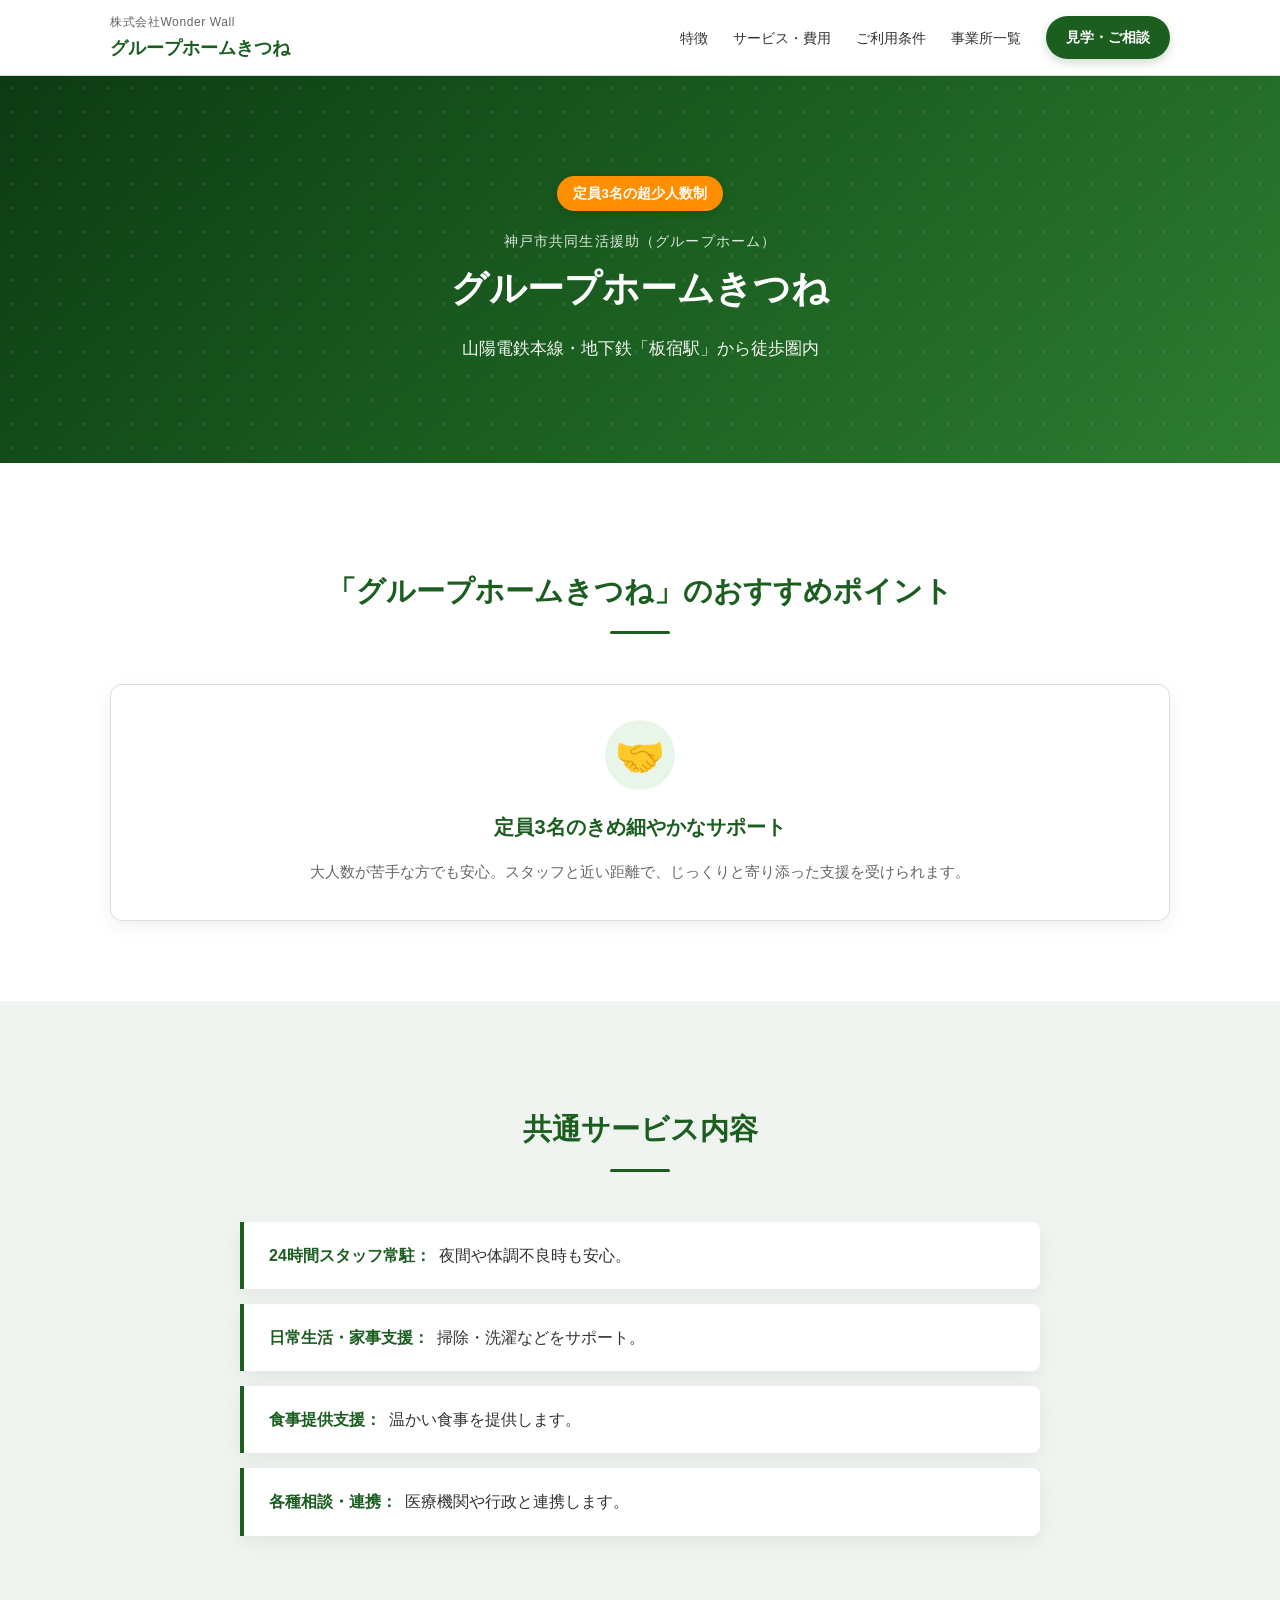
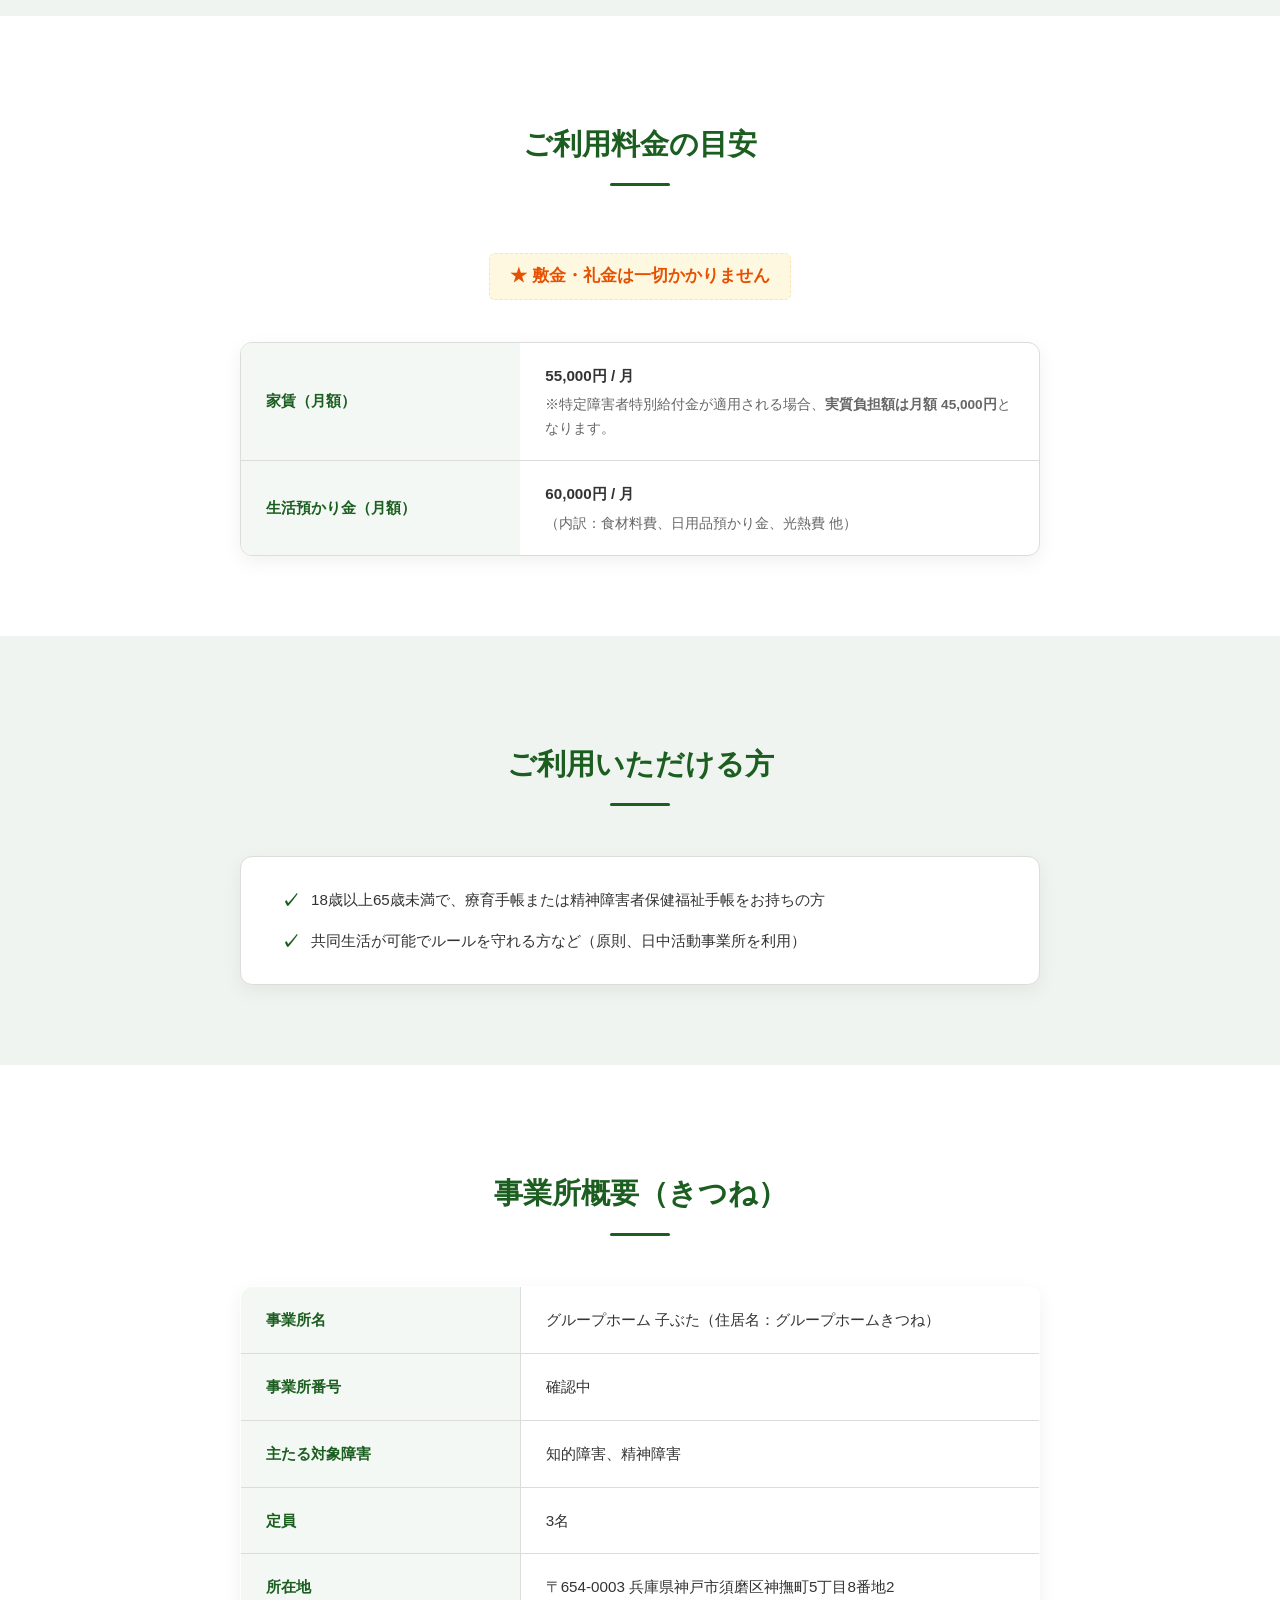
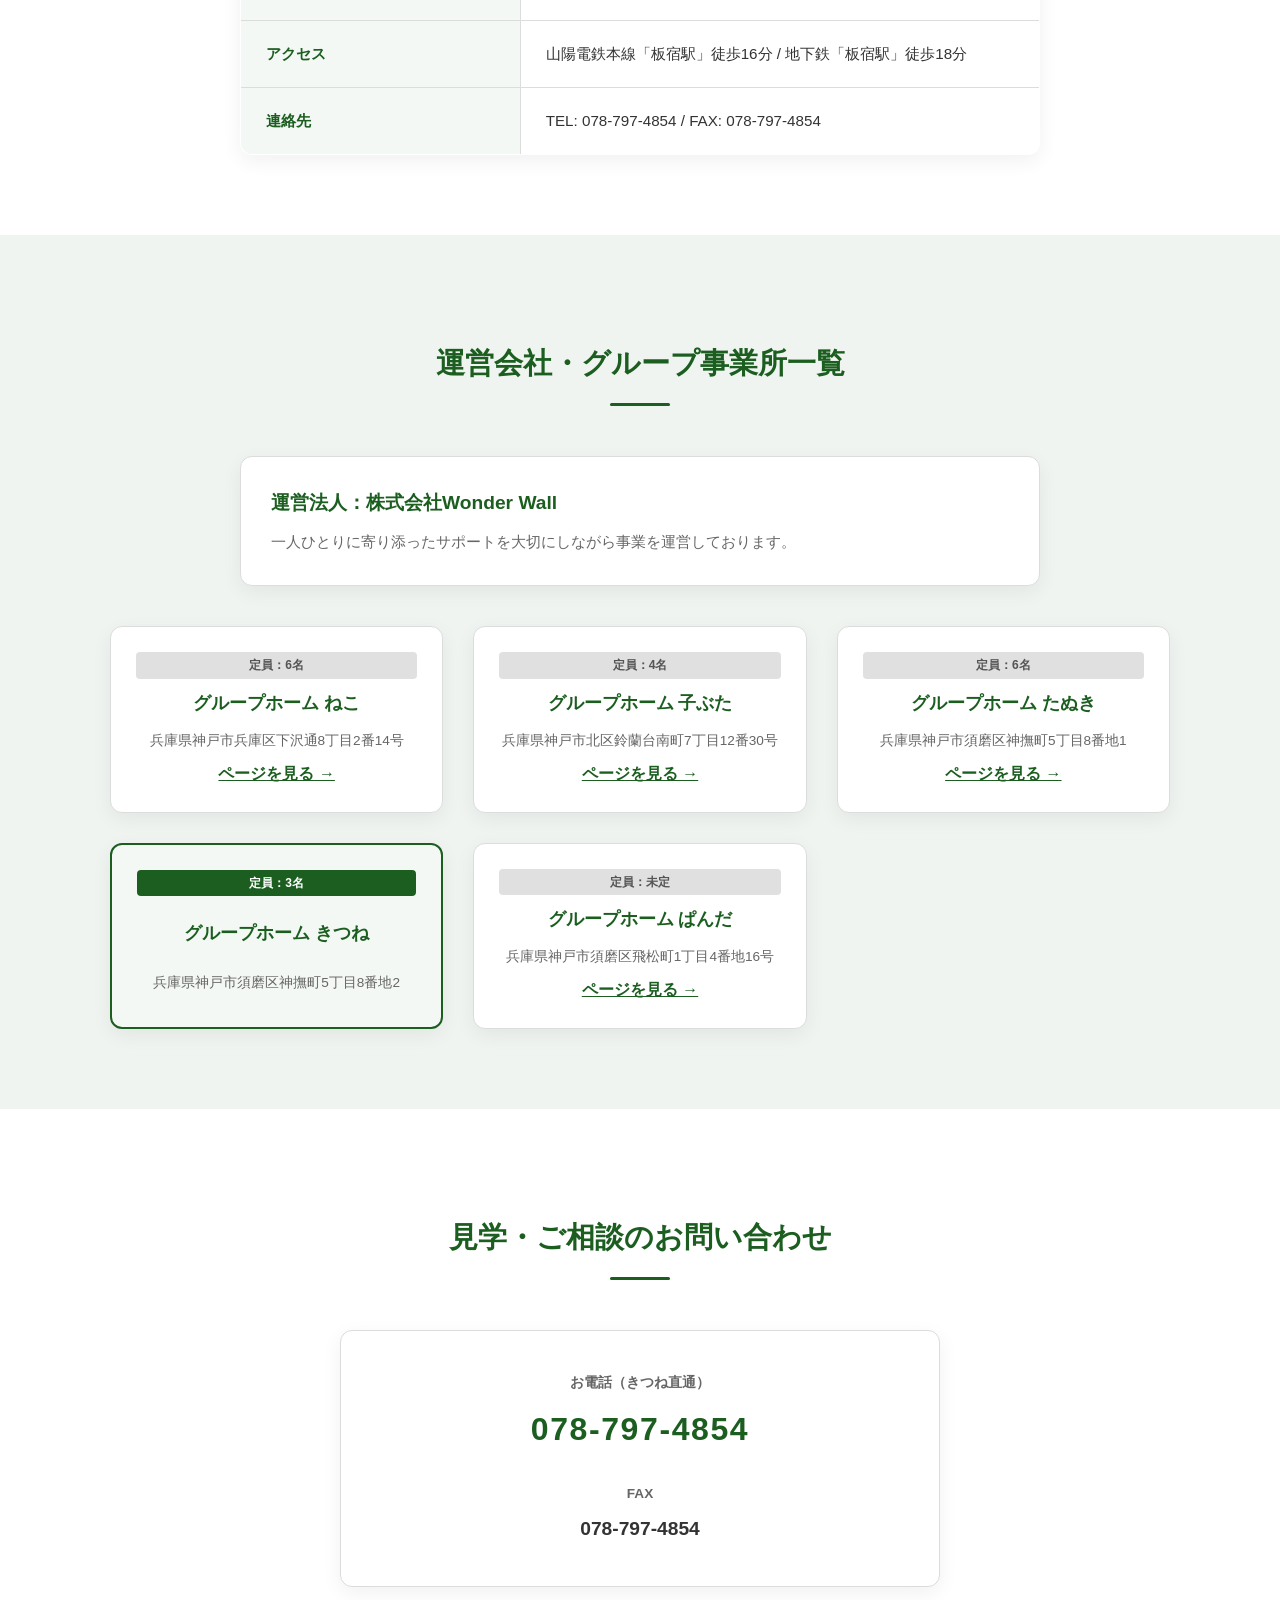
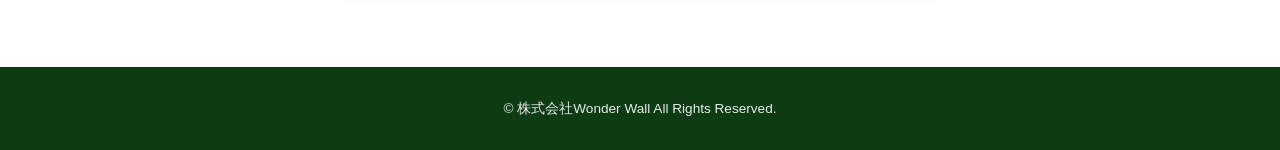
==== commit f70bd3a6: "Add files via upload" ====
--- a/kitsune.html
+++ b/kitsune.html
@@ -4,18 +4,24 @@
     <meta charset="UTF-8">
     <meta name="viewport" content="width=device-width, initial-scale=1.0">
     <title>グループホームきつね | 株式会社Wonder Wall</title>
-    <link rel="stylesheet" href="style.css">
+    <link rel="stylesheet" href="css/style.css">
 </head>
 <body>
+
     <header class="l-header">
         <div class="l-inner l-header__inner">
             <div class="l-header__brand">
                 <span class="l-header__company">株式会社Wonder Wall</span>
                 <span class="l-header__title">グループホームきつね</span>
             </div>
-            <nav class="l-header__nav">
+            
+            <button class="c-hamburger" id="js-hamburger" aria-label="メニューを開閉する">
+                <span></span><span></span><span></span>
+            </button>
+
+            <nav class="l-header__nav" id="js-nav">
                 <ul class="l-header__list">
-                    <li><a href="#features" class="l-header__link">特徴・お勧め</a></li>
+                    <li><a href="#features" class="l-header__link">特徴</a></li>
                     <li><a href="#service" class="l-header__link">サービス・費用</a></li>
                     <li><a href="#eligibility" class="l-header__link">ご利用条件</a></li>
                     <li><a href="#network" class="l-header__link">事業所一覧</a></li>
@@ -30,17 +36,16 @@
             <div class="l-inner p-hero__inner">
                 <div class="p-hero__badge">定員3名の超少人数制</div>
                 <h1 class="p-hero__title">
-                    <span class="p-hero__subtitle">障がい者向けグループホーム</span>
+                    <span class="p-hero__subtitle">神戸市共同生活援助（グループホーム）</span>
                     グループホームきつね
                 </h1>
                 <p class="p-hero__lead">山陽電鉄本線・地下鉄「板宿駅」から徒歩圏内</p>
             </div>
         </section>
 
-        <!-- ★推測で作成した部分です -->
-        <section id="features" class="l-section p-features">
+        <section id="features" class="l-section p-features js-fade">
             <div class="l-inner">
-                <h2 class="c-heading">「グループホームきつね」のおすすめポイント<br><small style="color:red; font-size:14px;">※以下の内容は推測です。後で修正してください。</small></h2>
+                <h2 class="c-heading">「グループホームきつね」のおすすめポイント</h2>
                 <div class="p-features__grid">
                     <div class="p-features__card">
                         <div class="p-features__icon">🤝</div>
@@ -51,8 +56,7 @@
             </div>
         </section>
 
-        <!-- サービスと費用（ねこと同じ共通項目） -->
-        <section id="service" class="l-section p-services">
+        <section id="service" class="l-section p-services js-fade">
             <div class="l-inner">
                 <h2 class="c-heading">共通サービス内容</h2>
                 <ul class="p-services__list">
@@ -64,18 +68,18 @@
             </div>
         </section>
 
-        <section class="l-section p-cost">
+        <section class="l-section p-cost js-fade">
             <div class="l-inner">
                 <h2 class="c-heading">ご利用料金の目安</h2>
                 <div class="p-cost__notice"><p class="p-cost__highlight">★ 敷金・礼金は一切かかりません</p></div>
                 <table class="c-table">
-                    <tr><th>家賃（月額）</th><td><strong>55,000円 / 月</strong><br><small>※補助金適用で実質負担額 45,000円</small></td></tr>
-                    <tr><th>生活預かり金（月額）</th><td><strong>60,000円 / 月</strong><br><small>（食材料費、日用品、光熱費 他）</small></td></tr>
+                    <tr><th>家賃（月額）</th><td><strong>55,000円 / 月</strong><br><small>※特定障害者特別給付金が適用される場合、<strong>実質負担額は月額 45,000円</strong>となります。</small></td></tr>
+                    <tr><th>生活預かり金（月額）</th><td><strong>60,000円 / 月</strong><br><small>（内訳：食材料費、日用品預かり金、光熱費 他）</small></td></tr>
                 </table>
             </div>
         </section>
 
-        <section id="eligibility" class="l-section p-eligibility">
+        <section id="eligibility" class="l-section p-eligibility js-fade">
             <div class="l-inner">
                 <h2 class="c-heading">ご利用いただける方</h2>
                 <ul class="c-check-list">
@@ -85,11 +89,12 @@
             </div>
         </section>
 
-        <section class="l-section p-overview">
+        <section class="l-section p-overview js-fade">
             <div class="l-inner">
                 <h2 class="c-heading">事業所概要（きつね）</h2>
                 <table class="c-table c-table--border">
                     <tr><th>事業所名</th><td>グループホーム 子ぶた（住居名：グループホームきつね）</td></tr>
+                    <tr><th>事業所番号</th><td>確認中</td></tr>
                     <tr><th>主たる対象障害</th><td>知的障害、精神障害</td></tr>
                     <tr><th>定員</th><td>3名</td></tr>
                     <tr><th>所在地</th><td>〒654-0003 兵庫県神戸市須磨区神撫町5丁目8番地2</td></tr>
@@ -99,39 +104,50 @@
             </div>
         </section>
 
-        <section id="network" class="l-section p-network">
+        <section id="network" class="l-section p-network js-fade">
             <div class="l-inner">
                 <h2 class="c-heading">運営会社・グループ事業所一覧</h2>
+                <div class="p-network__company">
+                    <h3>運営法人：株式会社Wonder Wall</h3>
+                    <p>一人ひとりに寄り添ったサポートを大切にしながら事業を運営しております。</p>
+                </div>
                 <div class="p-network__grid">
                     <a href="index.html" class="p-network__card">
-                        <span class="p-network__tag">知的・精神</span><h4>グループホーム ねこ</h4>
-                        <span style="color: #2e7d32; font-weight: bold;">ページを見る &rarr;</span>
+                        <span class="p-network__tag">定員：6名</span>
+                        <h4>グループホーム ねこ</h4>
+                        <p>兵庫県神戸市兵庫区下沢通8丁目2番14号</p>
+                        <span class="p-network__link">ページを見る &rarr;</span>
                     </a>
                     <a href="kobuta.html" class="p-network__card">
-                        <span class="p-network__tag">知的・精神</span><h4>グループホーム 子ぶた</h4>
-                        <span style="color: #2e7d32; font-weight: bold;">ページを見る &rarr;</span>
+                        <span class="p-network__tag">定員：4名</span>
+                        <h4>グループホーム 子ぶた</h4>
+                        <p>兵庫県神戸市北区鈴蘭台南町7丁目12番30号</p>
+                        <span class="p-network__link">ページを見る &rarr;</span>
                     </a>
                     <a href="tanuki.html" class="p-network__card">
-                        <span class="p-network__tag">知的・精神</span><h4>グループホーム たぬき</h4>
-                        <span style="color: #2e7d32; font-weight: bold;">ページを見る &rarr;</span>
+                        <span class="p-network__tag">定員：6名</span>
+                        <h4>グループホーム たぬき</h4>
+                        <p>兵庫県神戸市須磨区神撫町5丁目8番地1</p>
+                        <span class="p-network__link">ページを見る &rarr;</span>
                     </a>
                     
-                    <!-- きつね（現在地） -->
                     <div class="p-network__card p-network__card--active">
-                        <span class="p-network__tag">当Webサイトの事業所</span>
-                        <h4>グループホーム きつね（定員3名）</h4>
-                        <p>須磨区神撫町5丁目8番地2</p>
+                        <span class="p-network__tag">定員：3名</span>
+                        <h4>グループホーム きつね</h4>
+                        <p>兵庫県神戸市須磨区神撫町5丁目8番地2</p>
                     </div>
 
                     <a href="panda.html" class="p-network__card">
-                        <span class="p-network__tag">知的・精神</span><h4>グループホーム ぱんだ</h4>
-                        <span style="color: #2e7d32; font-weight: bold;">ページを見る &rarr;</span>
+                        <span class="p-network__tag">定員：未定</span>
+                        <h4>グループホーム ぱんだ</h4>
+                        <p>兵庫県神戸市須磨区飛松町1丁目4番地16号</p>
+                        <span class="p-network__link">ページを見る &rarr;</span>
                     </a>
                 </div>
             </div>
         </section>
 
-        <section id="contact" class="l-section p-contact">
+        <section id="contact" class="l-section p-contact js-fade">
             <div class="l-inner">
                 <h2 class="c-heading">見学・ご相談のお問い合わせ</h2>
                 <div class="p-contact__box">
@@ -149,5 +165,7 @@
     </main>
 
     <footer class="l-footer"><div class="l-inner"><p class="l-footer__copy">&copy; 株式会社Wonder Wall All Rights Reserved.</p></div></footer>
+
+    <script src="js/main.js"></script>
 </body>
-</html>
+</html>
--- a/css/style.css
+++ b/css/style.css
@@ -0,0 +1,301 @@
+@charset "UTF-8";
+
+/* ==========================================
+   1. 変数・基本設定 (Base Settings)
+   ========================================== */
+:root {
+    --color-primary: #1b5e20;
+    --color-primary-light: #e8f5e9;
+    --color-accent: #ff8f00;
+    --color-text: #333333;
+    --color-text-sub: #666666;
+    --color-bg: #f0f4f0;
+    --color-white: #ffffff;
+    --color-border: #dcdcdc;
+    --hero-bg: linear-gradient(135deg, #0d3b13 0%, #1b5e20 50%, #2e7d32 100%);
+    --color-primary-dark: #0d3b13; 
+    --color-bg-sub: #f4f8f4;
+    --shadow-btn: rgba(27, 94, 32, 0.2);
+    --shadow-btn-hover: rgba(27, 94, 32, 0.3);
+    --shadow-card-hover: rgba(27, 94, 32, 0.12);
+    --shadow-card-active: rgba(27, 94, 32, 0.1);
+    --font-base: -apple-system, BlinkMacSystemFont, "Segoe UI", Roboto, "Helvetica Neue", Arial, "Hiragino Sans", "Hiragino Kaku Gothic ProN", "Meiryo", sans-serif;
+    --transition: all 0.3s ease;
+    --shadow-card: 0 6px 20px rgba(0, 0, 0, 0.06);
+}
+
+[data-theme="kobuta"] {
+    --color-primary: #d81b60;
+    --color-primary-light: #fce4ec;
+    --color-bg: #fcf2f4;
+    --hero-bg: linear-gradient(135deg, #880e4f 0%, #d81b60 50%, #ec407a 100%);
+    --color-primary-dark: #880e4f;
+    --color-bg-sub: #fff0f3;
+    --shadow-btn: rgba(216, 27, 96, 0.2);
+    --shadow-btn-hover: rgba(216, 27, 96, 0.3);
+    --shadow-card-hover: rgba(216, 27, 96, 0.12);
+    --shadow-card-active: rgba(216, 27, 96, 0.1);
+}
+
+[data-theme="neko"] {
+    --color-primary: #1e88e5;
+    --color-primary-light: #e3f2fd;
+    --color-bg: #f0f4f8;
+    --hero-bg: linear-gradient(135deg, #0d47a1 0%, #1e88e5 50%, #42a5f5 100%);
+    --color-primary-dark: #0d47a1;
+    --color-bg-sub: #f0f7ff;
+    --shadow-btn: rgba(30, 136, 229, 0.2);
+    --shadow-btn-hover: rgba(30, 136, 229, 0.3);
+    --shadow-card-hover: rgba(30, 136, 229, 0.12);
+    --shadow-card-active: rgba(30, 136, 229, 0.1);
+}
+
+[data-theme="tanuki"] {
+    --color-primary: #e65100;
+    --color-primary-light: #fff3e0;
+    --color-bg: #fff8f0;
+    --hero-bg: linear-gradient(135deg, #bf360c 0%, #e65100 50%, #ff9800 100%);
+    --color-primary-dark: #bf360c;
+    --color-bg-sub: #fff3e0;
+    --shadow-btn: rgba(230, 81, 0, 0.2);
+    --shadow-btn-hover: rgba(230, 81, 0, 0.3);
+    --shadow-card-hover: rgba(230, 81, 0, 0.12);
+    --shadow-card-active: rgba(230, 81, 0, 0.1);
+}
+
+html { scroll-behavior: smooth; font-size: 16px; }
+
+body {
+    font-family: var(--font-base);
+    color: var(--color-text);
+    background-color: var(--color-bg);
+    line-height: 1.7;
+    margin: 0;
+    padding: 0;
+    -webkit-font-smoothing: antialiased;
+}
+
+* { box-sizing: border-box; }
+a { color: inherit; text-decoration: none; }
+ul { list-style: none; padding: 0; margin: 0; }
+
+/* ==========================================
+   2. レイアウト共通 (Layout)
+   ========================================== */
+.l-inner { max-width: 1100px; margin: 0 auto; padding: 0 20px; }
+.l-section { padding: 80px 0; overflow: hidden; }
+.l-section:nth-child(even) { background-color: var(--color-white); }
+
+.c-heading {
+    font-size: 1.8rem; font-weight: 700; text-align: center;
+    margin-bottom: 50px; position: relative; color: var(--color-primary);
+}
+.c-heading::after {
+    content: ""; display: block; width: 60px; height: 3px;
+    background-color: var(--color-primary); margin: 15px auto 0; border-radius: 2px;
+}
+
+/* ==========================================
+   3. ヘッダー (Header)
+   ========================================== */
+.l-header {
+    background: rgba(255, 255, 255, 0.95); backdrop-filter: blur(10px);
+    border-bottom: 1px solid var(--color-border); position: sticky;
+    top: 0; z-index: 100; box-shadow: 0 2px 10px rgba(0,0,0,0.03);
+}
+.l-header__inner { display: flex; align-items: center; justify-content: space-between; height: 75px; }
+.l-header__brand { display: flex; flex-direction: column; z-index: 101; }
+.l-header__company { font-size: 0.75rem; color: var(--color-text-sub); letter-spacing: 0.05em; }
+.l-header__title { font-size: 1.15rem; font-weight: bold; color: var(--color-primary); }
+.l-header__list { display: flex; align-items: center; gap: 25px; }
+.l-header__link { font-size: 0.9rem; font-weight: 500; color: var(--color-text); transition: var(--transition); }
+.l-header__link:hover { color: var(--color-primary); }
+
+.c-button {
+    display: inline-flex; align-items: center; justify-content: center;
+    padding: 10px 20px; border-radius: 50px; font-weight: bold; transition: var(--transition);
+}
+.c-button--header {
+    background-color: var(--color-primary); color: var(--color-white) !important;
+    font-size: 0.85rem; box-shadow: 0 4px 10px var(--shadow-btn);
+}
+.c-button--header:hover {
+    background-color: var(--color-primary-dark); transform: translateY(-2px);
+    box-shadow: 0 6px 15px var(--shadow-btn-hover);
+}
+
+/* ハンバーガーボタン（PC時は非表示） */
+.c-hamburger { display: none; }
+
+/* ==========================================
+   4. ヒーローエリア (Hero)
+   ========================================== */
+.p-hero {
+    background: var(--hero-bg); color: var(--color-white); padding: 100px 0;
+    text-align: center; position: relative; overflow: hidden;
+}
+.p-hero::before {
+    content: ""; position: absolute; top: 0; left: 0; width: 100%; height: 100%;
+    background-image: radial-gradient(rgba(255, 255, 255, 0.18) 1.5px, transparent 1.5px);
+    background-size: 24px 24px; opacity: 0.6; pointer-events: none;
+}
+.p-hero__inner { position: relative; z-index: 1; }
+.p-hero__badge {
+    display: inline-block; background-color: var(--color-accent); color: var(--color-white);
+    font-size: 0.85rem; font-weight: bold; padding: 6px 16px; border-radius: 20px;
+    margin-bottom: 20px; box-shadow: 0 2px 8px rgba(0,0,0,0.15);
+}
+.p-hero__title { font-size: 2.3rem; font-weight: 700; line-height: 1.4; margin: 0 0 20px; }
+.p-hero__subtitle { display: block; font-size: 0.9rem; font-weight: 400; opacity: 0.85; margin-bottom: 12px; letter-spacing: 0.08em; }
+.p-hero__lead { font-size: 1.05rem; opacity: 0.95; max-width: 700px; margin: 0 auto; }
+
+/* ==========================================
+   5. コンテンツ各セクション共通
+   ========================================== */
+.p-features__grid, .p-network__grid {
+    display: grid; grid-template-columns: repeat(auto-fit, minmax(300px, 1fr)); gap: 30px;
+}
+.p-features__card, .p-network__card {
+    background: var(--color-white); border: 1px solid var(--color-border);
+    border-radius: 12px; padding: 35px 25px; text-align: center;
+    box-shadow: var(--shadow-card); transition: var(--transition);
+}
+.p-features__card:hover, .p-network__card:hover {
+    transform: translateY(-5px); box-shadow: 0 12px 30px var(--shadow-card-hover); border-color: var(--color-primary);
+}
+.p-features__icon {
+    font-size: 2.5rem; margin-bottom: 20px; display: inline-block;
+    background: var(--color-primary-light); width: 70px; height: 70px; line-height: 70px; border-radius: 50%;
+}
+.p-features__card-title { font-size: 1.25rem; font-weight: bold; margin: 0 0 15px; color: var(--color-primary); }
+.p-features__card-text { font-size: 0.95rem; color: var(--color-text-sub); margin: 0; }
+
+.p-services__list { max-width: 800px; margin: 0 auto; display: flex; flex-direction: column; gap: 15px; }
+.p-services__item {
+    background: var(--color-white); border-left: 4px solid var(--color-primary);
+    padding: 20px 25px; border-radius: 0 8px 8px 0; box-shadow: var(--shadow-card); font-size: 1rem;
+}
+.p-services__item strong { color: var(--color-primary); margin-right: 8px; }
+
+.p-cost__notice { text-align: center; margin-bottom: 25px; }
+.p-cost__highlight {
+    display: inline-block; background-color: #fff8e1; color: #e65100;
+    border: 1px dashed #ffe0b2; padding: 8px 20px; border-radius: 6px; font-weight: bold; font-size: 1.05rem;
+}
+.c-table {
+    width: 100%; max-width: 800px; margin: 0 auto; background: var(--color-white);
+    border-collapse: separate; border-spacing: 0; border-radius: 12px; overflow: hidden;
+    box-shadow: var(--shadow-card); border: 1px solid var(--color-border);
+}
+.c-table th, .c-table td { padding: 20px 25px; border-bottom: 1px solid var(--color-border); text-align: left; font-size: 0.95rem; }
+.c-table tr:last-child th, .c-table tr:last-child td { border-bottom: none; }
+.c-table th { background-color: var(--color-bg-sub); color: var(--color-primary); font-weight: bold; width: 35%; vertical-align: middle; }
+.c-table td { color: var(--color-text); vertical-align: middle; }
+.c-table small { display: block; margin-top: 5px; color: var(--color-text-sub); font-size: 0.85rem; }
+.c-table--border th, .c-table--border td { border: 1px solid var(--color-border); }
+.c-table--border { border-collapse: collapse; }
+
+.c-check-list {
+    max-width: 800px; margin: 0 auto; background: var(--color-white);
+    padding: 30px 40px; border-radius: 12px; box-shadow: var(--shadow-card); border: 1px solid var(--color-border);
+}
+.c-check-list li { position: relative; padding-left: 30px; margin-bottom: 15px; font-size: 0.95rem; }
+.c-check-list li:last-child { margin-bottom: 0; }
+.c-check-list li::before {
+    content: "✓"; position: absolute; left: 0; top: 0;
+    color: var(--color-primary); font-weight: bold; font-size: 1.1rem;
+}
+
+.p-network__company {
+    max-width: 800px; margin: 0 auto 40px; background: var(--color-white);
+    padding: 30px; border-radius: 12px; border: 1px solid var(--color-border); box-shadow: var(--shadow-card);
+}
+.p-network__company h3 { margin-top: 0; color: var(--color-primary); font-size: 1.2rem; margin-bottom: 10px; }
+.p-network__company p { margin: 0; color: var(--color-text-sub); font-size: 0.95rem; }
+.p-network__card { display: flex; flex-direction: column; justify-content: space-between; padding: 25px; }
+.p-network__card--active { border: 2px solid var(--color-primary); background-color: var(--color-bg-sub); }
+.p-network__tag {
+    display: inline-block; background-color: #e0e0e0; color: #555;
+    font-size: 0.75rem; padding: 3px 10px; border-radius: 4px; margin-bottom: 10px; font-weight: bold;
+}
+.p-network__card--active .p-network__tag { background-color: var(--color-primary); color: var(--color-white); }
+.p-network__card h4 { font-size: 1.1rem; margin: 0 0 10px; color: var(--color-primary); }
+.p-network__card p { font-size: 0.85rem; color: var(--color-text-sub); margin: 0 0 8px; }
+.p-network__link { color: var(--color-primary); font-weight: bold; text-decoration: underline; }
+
+.p-contact__text { text-align: center; max-width: 700px; margin: 0 auto 40px; font-size: 1rem; color: var(--color-text-sub); }
+.p-contact__box {
+    max-width: 600px; margin: 0 auto; background: var(--color-white);
+    border: 1px solid var(--color-border); border-radius: 12px; padding: 40px;
+    box-shadow: var(--shadow-card); display: flex; flex-direction: column; gap: 25px; text-align: center;
+}
+.p-contact__item { display: flex; flex-direction: column; gap: 8px; }
+.p-contact__label { font-size: 0.85rem; color: var(--color-text-sub); font-weight: bold; }
+.p-contact__tel { font-size: 2rem; font-weight: bold; color: var(--color-primary); letter-spacing: 0.05em; transition: var(--transition); }
+.p-contact__tel:hover { color: var(--color-primary-dark); opacity: 0.8; }
+.p-contact__fax { font-size: 1.2rem; font-weight: bold; color: var(--color-text); }
+
+.l-footer { background-color: var(--color-primary-dark); color: var(--color-white); text-align: center; padding: 30px 0; }
+.l-footer__copy { font-size: 0.85rem; margin: 0; opacity: 0.9; }
+
+/* ==========================================
+   6. JavaScript用 アニメーションクラス
+   ========================================== */
+.js-fade {
+    opacity: 0;
+    transform: translateY(30px);
+    transition: opacity 0.8s ease, transform 0.8s ease;
+}
+.js-fade.is-show {
+    opacity: 1;
+    transform: translateY(0);
+}
+body.is-no-scroll {
+    overflow: hidden; /* スマホメニュー開閉時の背景スクロール防止 */
+}
+
+/* ==========================================
+   7. スマホ対応 (Responsive)
+   ========================================== */
+@media (max-width: 768px) {
+    /* ナビゲーションを全画面メニューに変更 */
+    .l-header__nav {
+        display: block; position: fixed; top: 0; left: 0; width: 100%; height: 100vh;
+        background-color: rgba(255, 255, 255, 0.98); z-index: 100;
+        opacity: 0; visibility: hidden; transition: all 0.3s ease;
+    }
+    .l-header__nav.is-active { opacity: 1; visibility: visible; }
+    .l-header__list {
+        flex-direction: column; justify-content: center; height: 100%; gap: 30px;
+    }
+    .l-header__link { font-size: 1.2rem; }
+
+    /* ハンバーガーボタンの設定 */
+    .c-hamburger {
+        display: block; position: relative; width: 30px; height: 20px;
+        background: transparent; border: none; cursor: pointer; z-index: 101; padding: 0;
+    }
+    .c-hamburger span {
+        position: absolute; left: 0; width: 100%; height: 3px;
+        background-color: var(--color-primary); border-radius: 2px; transition: all 0.3s ease;
+    }
+    .c-hamburger span:nth-child(1) { top: 0; }
+    .c-hamburger span:nth-child(2) { top: 50%; transform: translateY(-50%); }
+    .c-hamburger span:nth-child(3) { bottom: 0; }
+    
+    /* ハンバーガーボタン アクティブ時（×印になる） */
+    .c-hamburger.is-active span:nth-child(1) { top: 50%; transform: translateY(-50%) rotate(45deg); }
+    .c-hamburger.is-active span:nth-child(2) { opacity: 0; }
+    .c-hamburger.is-active span:nth-child(3) { top: 50%; transform: translateY(-50%) rotate(-45deg); }
+
+    .p-hero { padding: 60px 0; }
+    .p-hero__title { font-size: 1.6rem; }
+    .l-section { padding: 50px 0; }
+    .c-heading { font-size: 1.4rem; margin-bottom: 30px; }
+    .c-table, .c-table th, .c-table td { display: block; width: 100%; }
+    .c-table th { background-color: var(--color-bg-sub); border-bottom: none; padding-bottom: 5px; }
+    .c-table td { padding-top: 5px; border-top: none; }
+    .c-check-list { padding: 20px; }
+    .p-contact__box { padding: 25px 20px; }
+    .p-contact__tel { font-size: 1.6rem; }
+}
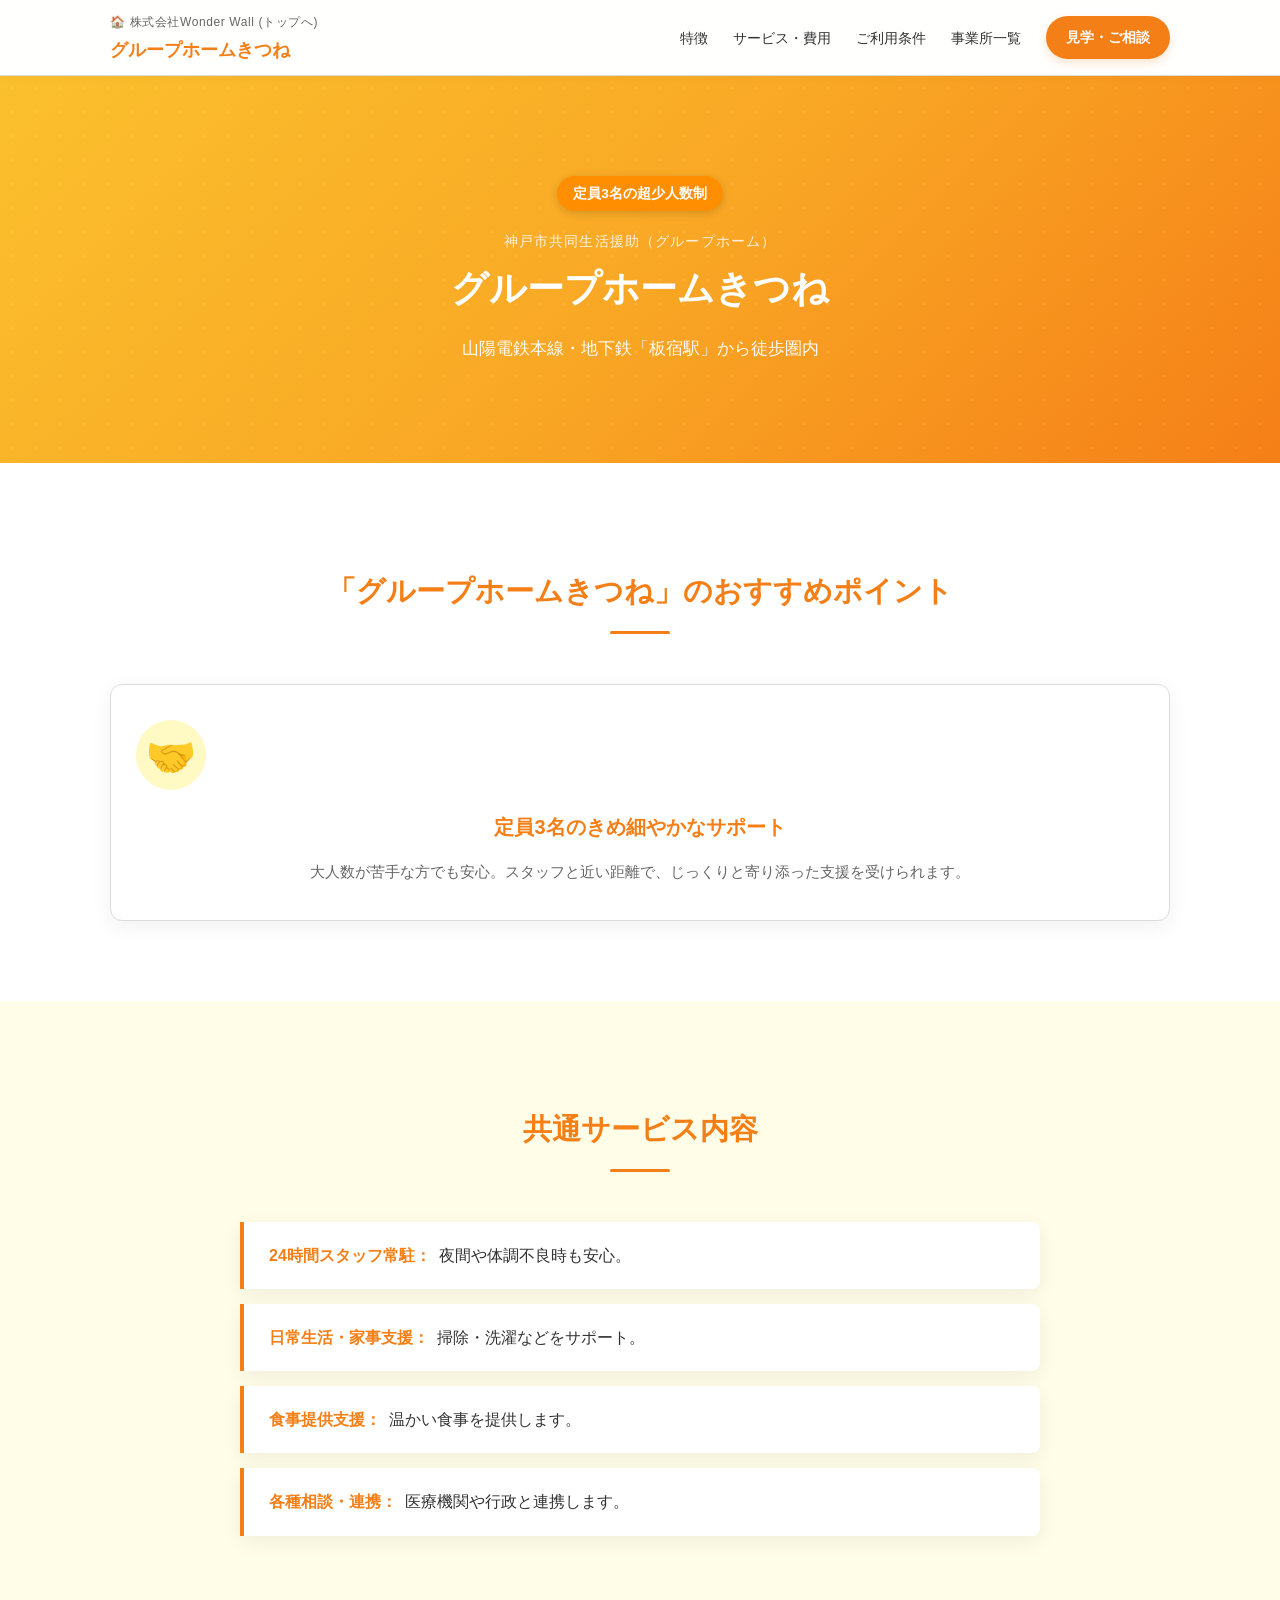
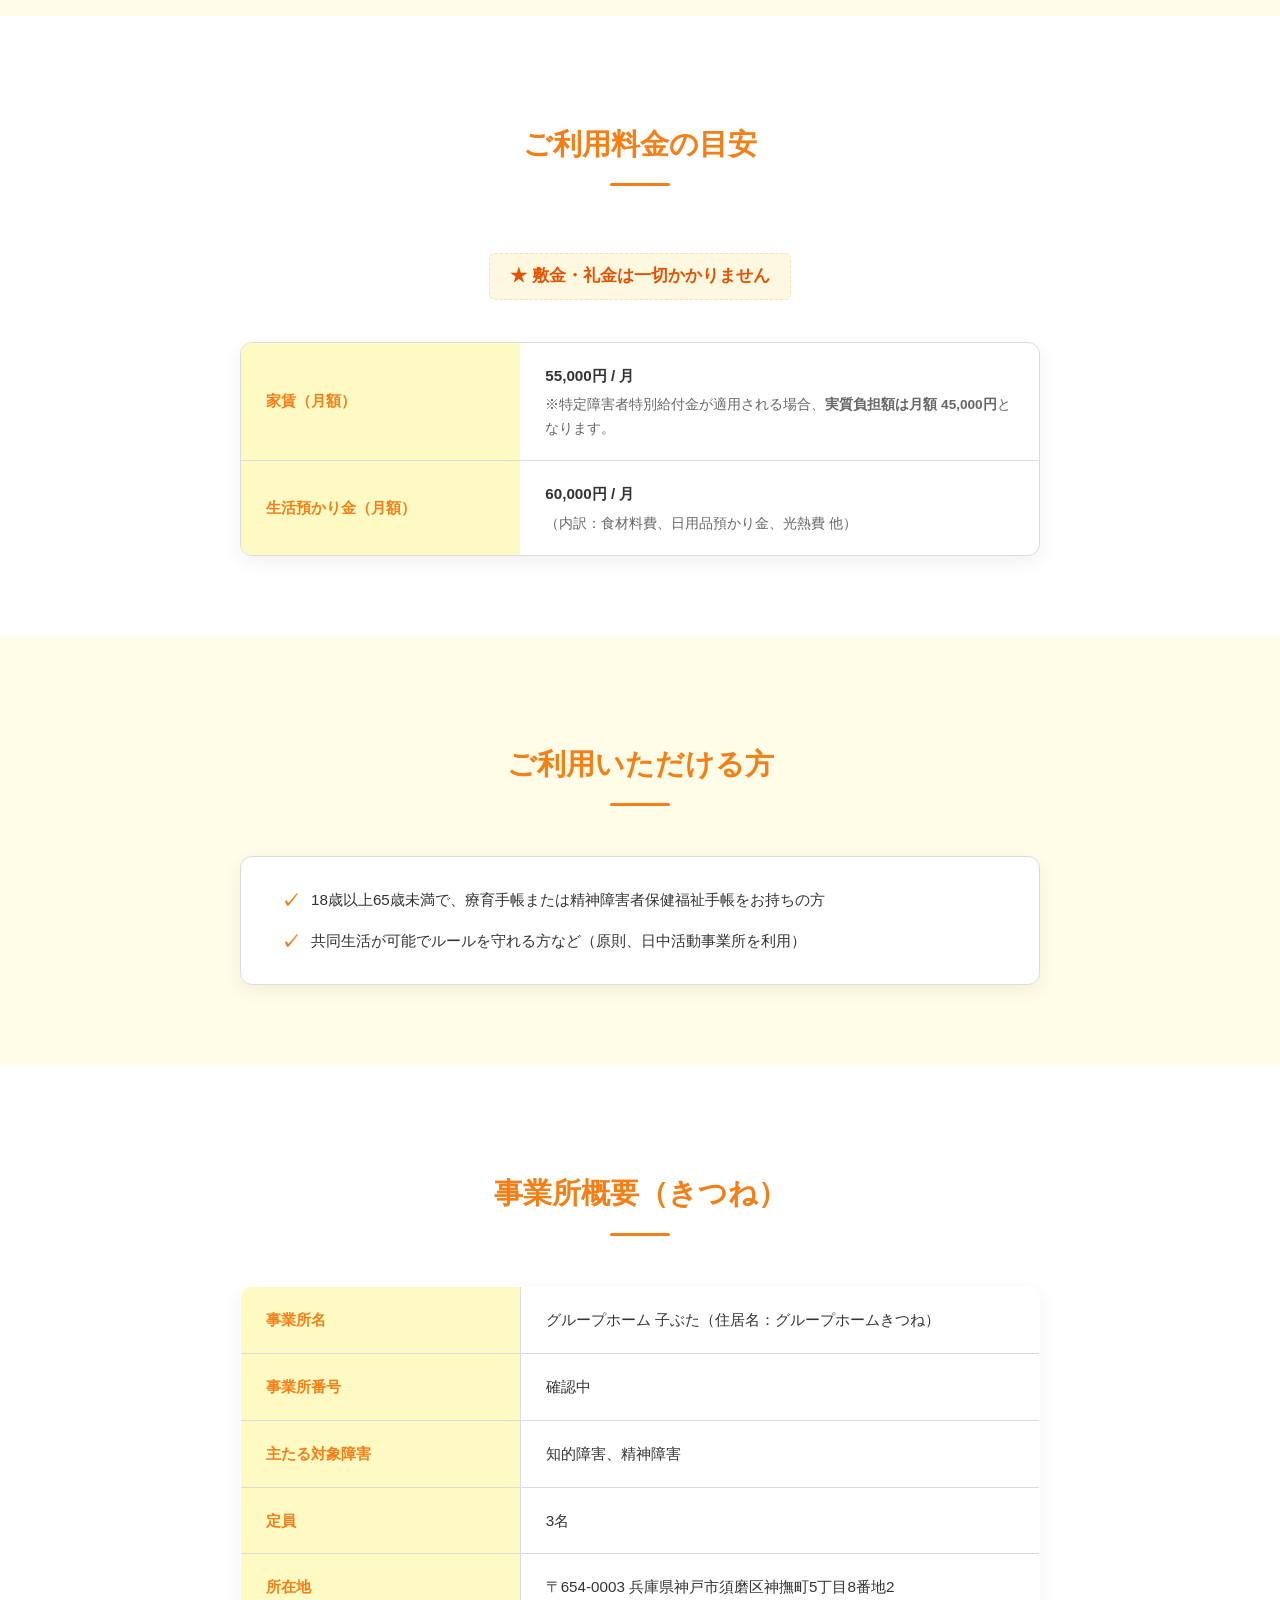
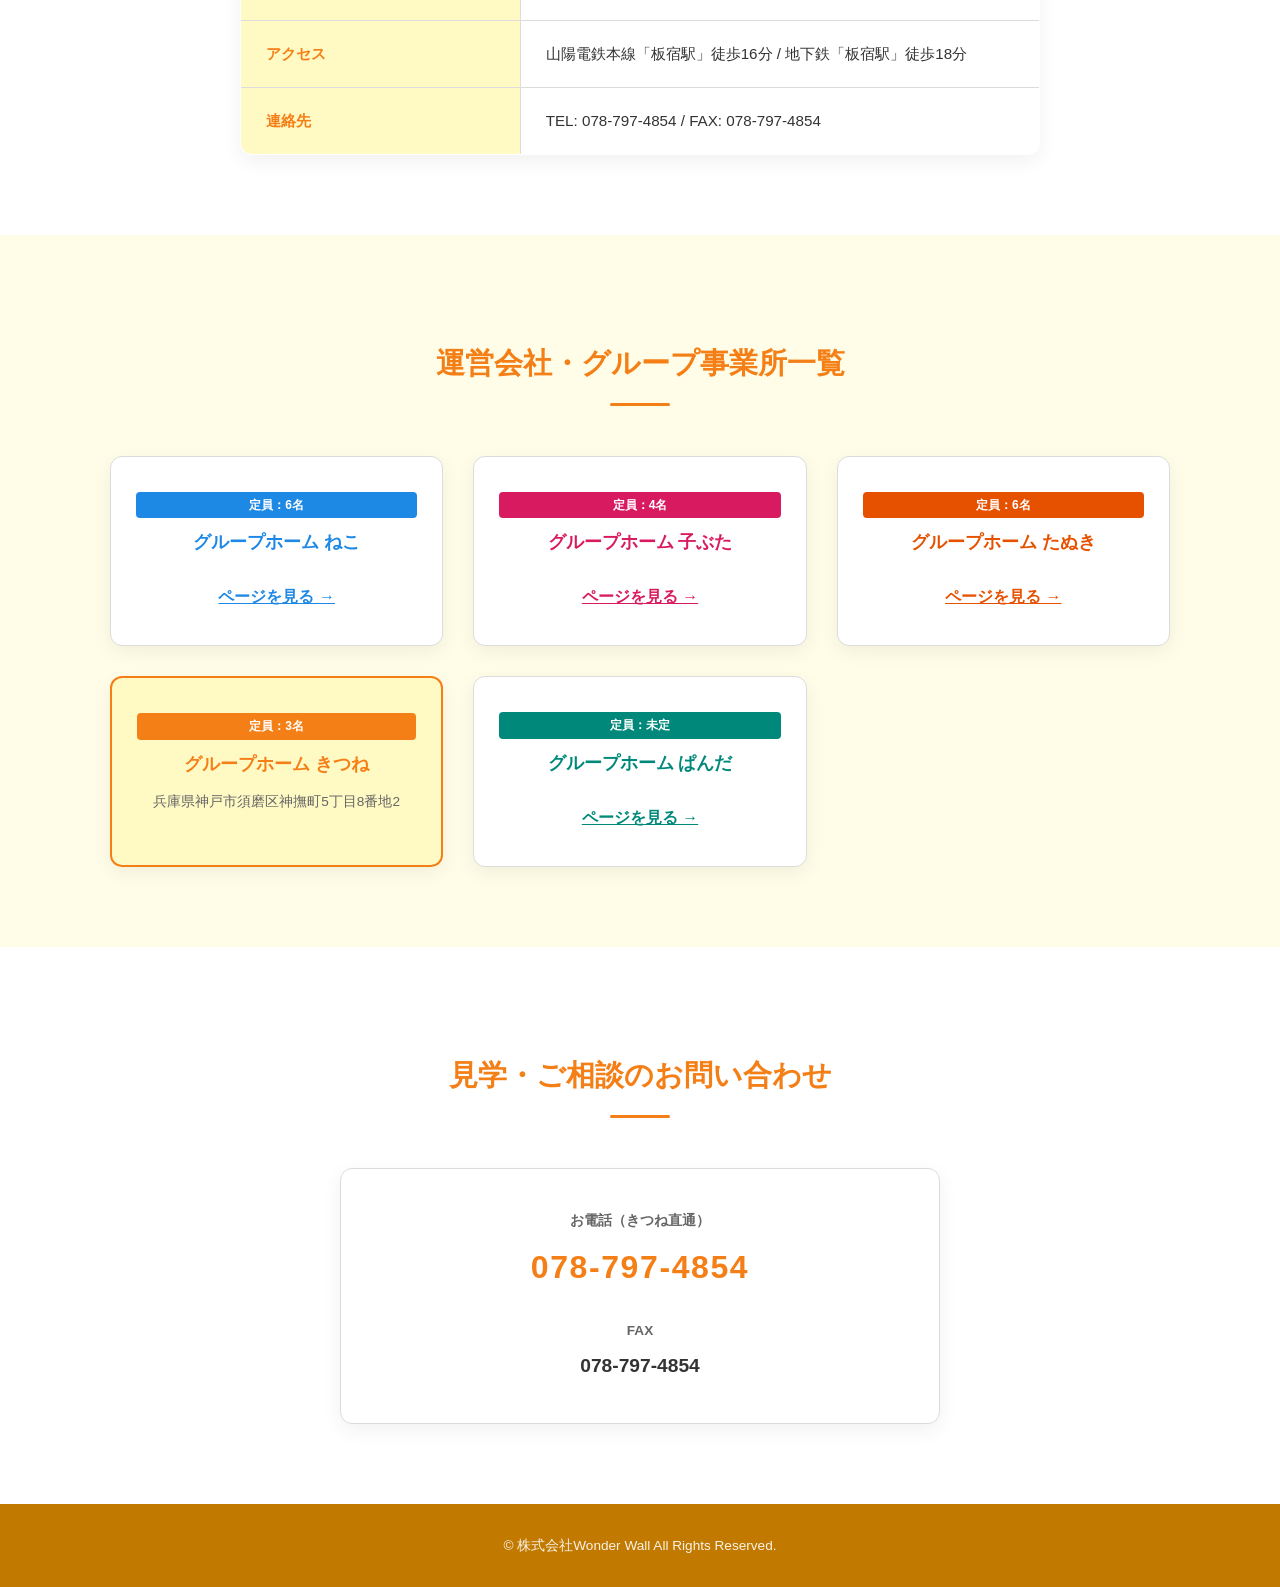
==== commit a959d63f: "Add files via upload" ====
--- a/kitsune.html
+++ b/kitsune.html
@@ -6,12 +6,12 @@
     <title>グループホームきつね | 株式会社Wonder Wall</title>
     <link rel="stylesheet" href="css/style.css">
 </head>
-<body>
+<body data-theme="kitsune">
 
     <header class="l-header">
         <div class="l-inner l-header__inner">
             <div class="l-header__brand">
-                <span class="l-header__company">株式会社Wonder Wall</span>
+                <a href="index.html" class="l-header__company-link">🏠 株式会社Wonder Wall (トップへ)</a>
                 <span class="l-header__title">グループホームきつね</span>
             </div>
             
@@ -107,28 +107,21 @@
         <section id="network" class="l-section p-network js-fade">
             <div class="l-inner">
                 <h2 class="c-heading">運営会社・グループ事業所一覧</h2>
-                <div class="p-network__company">
-                    <h3>運営法人：株式会社Wonder Wall</h3>
-                    <p>一人ひとりに寄り添ったサポートを大切にしながら事業を運営しております。</p>
-                </div>
                 <div class="p-network__grid">
-                    <a href="index.html" class="p-network__card">
-                        <span class="p-network__tag">定員：6名</span>
-                        <h4>グループホーム ねこ</h4>
-                        <p>兵庫県神戸市兵庫区下沢通8丁目2番14号</p>
-                        <span class="p-network__link">ページを見る &rarr;</span>
+                    <a href="neko.html" class="p-network__card">
+                        <span class="p-network__tag" style="background-color: #1e88e5; color: #fff;">定員：6名</span>
+                        <h4 style="color: #1e88e5;">グループホーム ねこ</h4>
+                        <span class="p-network__link" style="color: #1e88e5;">ページを見る &rarr;</span>
                     </a>
                     <a href="kobuta.html" class="p-network__card">
-                        <span class="p-network__tag">定員：4名</span>
-                        <h4>グループホーム 子ぶた</h4>
-                        <p>兵庫県神戸市北区鈴蘭台南町7丁目12番30号</p>
-                        <span class="p-network__link">ページを見る &rarr;</span>
+                        <span class="p-network__tag" style="background-color: #d81b60; color: #fff;">定員：4名</span>
+                        <h4 style="color: #d81b60;">グループホーム 子ぶた</h4>
+                        <span class="p-network__link" style="color: #d81b60;">ページを見る &rarr;</span>
                     </a>
                     <a href="tanuki.html" class="p-network__card">
-                        <span class="p-network__tag">定員：6名</span>
-                        <h4>グループホーム たぬき</h4>
-                        <p>兵庫県神戸市須磨区神撫町5丁目8番地1</p>
-                        <span class="p-network__link">ページを見る &rarr;</span>
+                        <span class="p-network__tag" style="background-color: #e65100; color: #fff;">定員：6名</span>
+                        <h4 style="color: #e65100;">グループホーム たぬき</h4>
+                        <span class="p-network__link" style="color: #e65100;">ページを見る &rarr;</span>
                     </a>
                     
                     <div class="p-network__card p-network__card--active">
@@ -138,10 +131,9 @@
                     </div>
 
                     <a href="panda.html" class="p-network__card">
-                        <span class="p-network__tag">定員：未定</span>
-                        <h4>グループホーム ぱんだ</h4>
-                        <p>兵庫県神戸市須磨区飛松町1丁目4番地16号</p>
-                        <span class="p-network__link">ページを見る &rarr;</span>
+                        <span class="p-network__tag" style="background-color: #00897b; color: #fff;">定員：未定</span>
+                        <h4 style="color: #00897b;">グループホーム ぱんだ</h4>
+                        <span class="p-network__link" style="color: #00897b;">ページを見る &rarr;</span>
                     </a>
                 </div>
             </div>
@@ -165,7 +157,7 @@
     </main>
 
     <footer class="l-footer"><div class="l-inner"><p class="l-footer__copy">&copy; 株式会社Wonder Wall All Rights Reserved.</p></div></footer>
-
+    <a href="tel:0787974854" class="c-floating-tel" aria-label="電話をかける">📞</a>
     <script src="js/main.js"></script>
 </body>
 </html>
--- a/css/style.css
+++ b/css/style.css
@@ -24,6 +24,7 @@
     --shadow-card: 0 6px 20px rgba(0, 0, 0, 0.06);
 }
 
+/* ピンクテーマ（子ぶた用） */
 [data-theme="kobuta"] {
     --color-primary: #d81b60;
     --color-primary-light: #fce4ec;
@@ -37,6 +38,7 @@
     --shadow-card-active: rgba(216, 27, 96, 0.1);
 }
 
+/* 青テーマ（ねこ用） */
 [data-theme="neko"] {
     --color-primary: #1e88e5;
     --color-primary-light: #e3f2fd;
@@ -50,6 +52,7 @@
     --shadow-card-active: rgba(30, 136, 229, 0.1);
 }
 
+/* オレンジテーマ（たぬき用） */
 [data-theme="tanuki"] {
     --color-primary: #e65100;
     --color-primary-light: #fff3e0;
@@ -63,130 +66,91 @@
     --shadow-card-active: rgba(230, 81, 0, 0.1);
 }
 
-html { scroll-behavior: smooth; font-size: 16px; }
-
-body {
-    font-family: var(--font-base);
-    color: var(--color-text);
-    background-color: var(--color-bg);
-    line-height: 1.7;
-    margin: 0;
-    padding: 0;
-    -webkit-font-smoothing: antialiased;
-}
-
+/* 黄色テーマ（きつね用）※白背景で読みやすいように少し濃いめの山吹色 */
+[data-theme="kitsune"] {
+    --color-primary: #f57f17;
+    --color-primary-light: #fff9c4;
+    --color-bg: #fffde7;
+    --hero-bg: linear-gradient(135deg, #fbc02d 0%, #f9a825 50%, #f57f17 100%);
+    --color-primary-dark: #c17900;
+    --color-bg-sub: #fff9c4;
+    --shadow-btn: rgba(245, 127, 23, 0.2);
+    --shadow-btn-hover: rgba(245, 127, 23, 0.3);
+    --shadow-card-hover: rgba(245, 127, 23, 0.12);
+    --shadow-card-active: rgba(245, 127, 23, 0.1);
+}
+
+/* エメラルドグリーンテーマ（ぱんだ用） */
+[data-theme="panda"] {
+    --color-primary: #00897b;
+    --color-primary-light: #e0f2f1;
+    --color-bg: #e8f5e9;
+    --hero-bg: linear-gradient(135deg, #00695c 0%, #00897b 50%, #26a69a 100%);
+    --color-primary-dark: #004d40;
+    --color-bg-sub: #e0f2f1;
+    --shadow-btn: rgba(0, 137, 123, 0.2);
+    --shadow-btn-hover: rgba(0, 137, 123, 0.3);
+    --shadow-card-hover: rgba(0, 137, 123, 0.12);
+    --shadow-card-active: rgba(0, 137, 123, 0.1);
+}
+
+html { scroll-behavior: smooth; font-size: 16px; scroll-padding-top: 100px; }
+body { font-family: var(--font-base); color: var(--color-text); background-color: var(--color-bg); line-height: 1.7; margin: 0; padding: 0; -webkit-font-smoothing: antialiased; }
 * { box-sizing: border-box; }
 a { color: inherit; text-decoration: none; }
 ul { list-style: none; padding: 0; margin: 0; }
 
 /* ==========================================
-   2. レイアウト共通 (Layout)
+   2. レイアウト＆コンポーネント共通
    ========================================== */
 .l-inner { max-width: 1100px; margin: 0 auto; padding: 0 20px; }
 .l-section { padding: 80px 0; overflow: hidden; }
 .l-section:nth-child(even) { background-color: var(--color-white); }
-
-.c-heading {
-    font-size: 1.8rem; font-weight: 700; text-align: center;
-    margin-bottom: 50px; position: relative; color: var(--color-primary);
-}
-.c-heading::after {
-    content: ""; display: block; width: 60px; height: 3px;
-    background-color: var(--color-primary); margin: 15px auto 0; border-radius: 2px;
-}
-
-/* ==========================================
-   3. ヘッダー (Header)
-   ========================================== */
-.l-header {
-    background: rgba(255, 255, 255, 0.95); backdrop-filter: blur(10px);
-    border-bottom: 1px solid var(--color-border); position: sticky;
-    top: 0; z-index: 100; box-shadow: 0 2px 10px rgba(0,0,0,0.03);
-}
+.c-heading { font-size: 1.8rem; font-weight: 700; text-align: center; margin-bottom: 50px; position: relative; color: var(--color-primary); }
+.c-heading::after { content: ""; display: block; width: 60px; height: 3px; background-color: var(--color-primary); margin: 15px auto 0; border-radius: 2px; }
+
+/* ヘッダー */
+.l-header { background: rgba(255, 255, 255, 0.95); backdrop-filter: blur(10px); border-bottom: 1px solid var(--color-border); position: sticky; top: 0; z-index: 100; box-shadow: 0 2px 10px rgba(0,0,0,0.03); }
 .l-header__inner { display: flex; align-items: center; justify-content: space-between; height: 75px; }
 .l-header__brand { display: flex; flex-direction: column; z-index: 101; }
-.l-header__company { font-size: 0.75rem; color: var(--color-text-sub); letter-spacing: 0.05em; }
+/* トップページへ戻るリンク用 */
+.l-header__company-link { font-size: 0.75rem; color: var(--color-text-sub); letter-spacing: 0.05em; display: inline-block; padding: 2px 0; transition: color 0.2s; }
+.l-header__company-link:hover { color: var(--color-primary); text-decoration: underline; }
 .l-header__title { font-size: 1.15rem; font-weight: bold; color: var(--color-primary); }
+
 .l-header__list { display: flex; align-items: center; gap: 25px; }
 .l-header__link { font-size: 0.9rem; font-weight: 500; color: var(--color-text); transition: var(--transition); }
 .l-header__link:hover { color: var(--color-primary); }
-
-.c-button {
-    display: inline-flex; align-items: center; justify-content: center;
-    padding: 10px 20px; border-radius: 50px; font-weight: bold; transition: var(--transition);
-}
-.c-button--header {
-    background-color: var(--color-primary); color: var(--color-white) !important;
-    font-size: 0.85rem; box-shadow: 0 4px 10px var(--shadow-btn);
-}
-.c-button--header:hover {
-    background-color: var(--color-primary-dark); transform: translateY(-2px);
-    box-shadow: 0 6px 15px var(--shadow-btn-hover);
-}
-
-/* ハンバーガーボタン（PC時は非表示） */
+.c-button { display: inline-flex; align-items: center; justify-content: center; padding: 10px 20px; border-radius: 50px; font-weight: bold; transition: var(--transition); }
+.c-button--header { background-color: var(--color-primary); color: var(--color-white) !important; font-size: 0.85rem; box-shadow: 0 4px 10px var(--shadow-btn); }
+.c-button--header:hover { background-color: var(--color-primary-dark); transform: translateY(-2px); box-shadow: 0 6px 15px var(--shadow-btn-hover); }
 .c-hamburger { display: none; }
 
-/* ==========================================
-   4. ヒーローエリア (Hero)
-   ========================================== */
-.p-hero {
-    background: var(--hero-bg); color: var(--color-white); padding: 100px 0;
-    text-align: center; position: relative; overflow: hidden;
-}
-.p-hero::before {
-    content: ""; position: absolute; top: 0; left: 0; width: 100%; height: 100%;
-    background-image: radial-gradient(rgba(255, 255, 255, 0.18) 1.5px, transparent 1.5px);
-    background-size: 24px 24px; opacity: 0.6; pointer-events: none;
-}
+/* ヒーローエリア */
+.p-hero { background: var(--hero-bg); color: var(--color-white); padding: 100px 0; text-align: center; position: relative; overflow: hidden; }
+.p-hero::before { content: ""; position: absolute; top: 0; left: 0; width: 100%; height: 100%; background-image: radial-gradient(rgba(255, 255, 255, 0.18) 1.5px, transparent 1.5px); background-size: 24px 24px; opacity: 0.6; pointer-events: none; }
 .p-hero__inner { position: relative; z-index: 1; }
-.p-hero__badge {
-    display: inline-block; background-color: var(--color-accent); color: var(--color-white);
-    font-size: 0.85rem; font-weight: bold; padding: 6px 16px; border-radius: 20px;
-    margin-bottom: 20px; box-shadow: 0 2px 8px rgba(0,0,0,0.15);
-}
+.p-hero__badge { display: inline-block; background-color: var(--color-accent); color: var(--color-white); font-size: 0.85rem; font-weight: bold; padding: 6px 16px; border-radius: 20px; margin-bottom: 20px; box-shadow: 0 2px 8px rgba(0,0,0,0.15); }
 .p-hero__title { font-size: 2.3rem; font-weight: 700; line-height: 1.4; margin: 0 0 20px; }
 .p-hero__subtitle { display: block; font-size: 0.9rem; font-weight: 400; opacity: 0.85; margin-bottom: 12px; letter-spacing: 0.08em; }
 .p-hero__lead { font-size: 1.05rem; opacity: 0.95; max-width: 700px; margin: 0 auto; }
 
-/* ==========================================
-   5. コンテンツ各セクション共通
-   ========================================== */
-.p-features__grid, .p-network__grid {
-    display: grid; grid-template-columns: repeat(auto-fit, minmax(300px, 1fr)); gap: 30px;
-}
-.p-features__card, .p-network__card {
-    background: var(--color-white); border: 1px solid var(--color-border);
-    border-radius: 12px; padding: 35px 25px; text-align: center;
-    box-shadow: var(--shadow-card); transition: var(--transition);
-}
-.p-features__card:hover, .p-network__card:hover {
-    transform: translateY(-5px); box-shadow: 0 12px 30px var(--shadow-card-hover); border-color: var(--color-primary);
-}
-.p-features__icon {
-    font-size: 2.5rem; margin-bottom: 20px; display: inline-block;
-    background: var(--color-primary-light); width: 70px; height: 70px; line-height: 70px; border-radius: 50%;
-}
+/* カード共通 */
+.p-features__grid, .p-network__grid { display: grid; grid-template-columns: repeat(auto-fit, minmax(300px, 1fr)); gap: 30px; }
+.p-features__card, .p-network__card { background: var(--color-white); border: 1px solid var(--color-border); border-radius: 12px; padding: 35px 25px; text-align: center; box-shadow: var(--shadow-card); transition: var(--transition); display: flex; flex-direction: column; height: 100%; }
+.p-features__card:hover, .p-network__card:hover { transform: translateY(-5px); box-shadow: 0 12px 30px var(--shadow-card-hover); border-color: var(--color-primary); }
+.p-features__card img { aspect-ratio: 4 / 3; object-fit: cover; width: 100%; display: block; }
+.p-features__icon { font-size: 2.5rem; margin-bottom: 20px; display: inline-block; background: var(--color-primary-light); width: 70px; height: 70px; line-height: 70px; border-radius: 50%; }
 .p-features__card-title { font-size: 1.25rem; font-weight: bold; margin: 0 0 15px; color: var(--color-primary); }
-.p-features__card-text { font-size: 0.95rem; color: var(--color-text-sub); margin: 0; }
+.p-features__card-text { font-size: 0.95rem; color: var(--color-text-sub); margin: 0; flex-grow: 1; }
 
 .p-services__list { max-width: 800px; margin: 0 auto; display: flex; flex-direction: column; gap: 15px; }
-.p-services__item {
-    background: var(--color-white); border-left: 4px solid var(--color-primary);
-    padding: 20px 25px; border-radius: 0 8px 8px 0; box-shadow: var(--shadow-card); font-size: 1rem;
-}
+.p-services__item { background: var(--color-white); border-left: 4px solid var(--color-primary); padding: 20px 25px; border-radius: 0 8px 8px 0; box-shadow: var(--shadow-card); font-size: 1rem; }
 .p-services__item strong { color: var(--color-primary); margin-right: 8px; }
 
 .p-cost__notice { text-align: center; margin-bottom: 25px; }
-.p-cost__highlight {
-    display: inline-block; background-color: #fff8e1; color: #e65100;
-    border: 1px dashed #ffe0b2; padding: 8px 20px; border-radius: 6px; font-weight: bold; font-size: 1.05rem;
-}
-.c-table {
-    width: 100%; max-width: 800px; margin: 0 auto; background: var(--color-white);
-    border-collapse: separate; border-spacing: 0; border-radius: 12px; overflow: hidden;
-    box-shadow: var(--shadow-card); border: 1px solid var(--color-border);
-}
+.p-cost__highlight { display: inline-block; background-color: #fff8e1; color: #e65100; border: 1px dashed #ffe0b2; padding: 8px 20px; border-radius: 6px; font-weight: bold; font-size: 1.05rem; }
+.c-table { width: 100%; max-width: 800px; margin: 0 auto; background: var(--color-white); border-collapse: separate; border-spacing: 0; border-radius: 12px; overflow: hidden; box-shadow: var(--shadow-card); border: 1px solid var(--color-border); }
 .c-table th, .c-table td { padding: 20px 25px; border-bottom: 1px solid var(--color-border); text-align: left; font-size: 0.95rem; }
 .c-table tr:last-child th, .c-table tr:last-child td { border-bottom: none; }
 .c-table th { background-color: var(--color-bg-sub); color: var(--color-primary); font-weight: bold; width: 35%; vertical-align: middle; }
@@ -195,40 +159,25 @@
 .c-table--border th, .c-table--border td { border: 1px solid var(--color-border); }
 .c-table--border { border-collapse: collapse; }
 
-.c-check-list {
-    max-width: 800px; margin: 0 auto; background: var(--color-white);
-    padding: 30px 40px; border-radius: 12px; box-shadow: var(--shadow-card); border: 1px solid var(--color-border);
-}
+.c-check-list { max-width: 800px; margin: 0 auto; background: var(--color-white); padding: 30px 40px; border-radius: 12px; box-shadow: var(--shadow-card); border: 1px solid var(--color-border); }
 .c-check-list li { position: relative; padding-left: 30px; margin-bottom: 15px; font-size: 0.95rem; }
 .c-check-list li:last-child { margin-bottom: 0; }
-.c-check-list li::before {
-    content: "✓"; position: absolute; left: 0; top: 0;
-    color: var(--color-primary); font-weight: bold; font-size: 1.1rem;
-}
-
-.p-network__company {
-    max-width: 800px; margin: 0 auto 40px; background: var(--color-white);
-    padding: 30px; border-radius: 12px; border: 1px solid var(--color-border); box-shadow: var(--shadow-card);
-}
+.c-check-list li::before { content: "✓"; position: absolute; left: 0; top: 0; color: var(--color-primary); font-weight: bold; font-size: 1.1rem; }
+
+.p-overview__photo-space { max-width: 800px; margin: 30px auto 0; background: #eef2ee; border: 2px dashed #a3b8a3; border-radius: 10px; padding: 45px 20px; text-align: center; color: #4a5d4a; font-size: 0.95rem; font-weight: 500; box-shadow: inset 0 2px 4px rgba(0, 0, 0, 0.02); }
+
+.p-network__company { max-width: 800px; margin: 0 auto 40px; background: var(--color-white); padding: 30px; border-radius: 12px; border: 1px solid var(--color-border); box-shadow: var(--shadow-card); }
 .p-network__company h3 { margin-top: 0; color: var(--color-primary); font-size: 1.2rem; margin-bottom: 10px; }
 .p-network__company p { margin: 0; color: var(--color-text-sub); font-size: 0.95rem; }
-.p-network__card { display: flex; flex-direction: column; justify-content: space-between; padding: 25px; }
 .p-network__card--active { border: 2px solid var(--color-primary); background-color: var(--color-bg-sub); }
-.p-network__tag {
-    display: inline-block; background-color: #e0e0e0; color: #555;
-    font-size: 0.75rem; padding: 3px 10px; border-radius: 4px; margin-bottom: 10px; font-weight: bold;
-}
+.p-network__tag { display: inline-block; background-color: #e0e0e0; color: #555; font-size: 0.75rem; padding: 3px 10px; border-radius: 4px; margin-bottom: 10px; font-weight: bold; }
 .p-network__card--active .p-network__tag { background-color: var(--color-primary); color: var(--color-white); }
 .p-network__card h4 { font-size: 1.1rem; margin: 0 0 10px; color: var(--color-primary); }
 .p-network__card p { font-size: 0.85rem; color: var(--color-text-sub); margin: 0 0 8px; }
-.p-network__link { color: var(--color-primary); font-weight: bold; text-decoration: underline; }
+.p-network__link { color: var(--color-primary); font-weight: bold; text-decoration: underline; margin-top: auto; display: inline-block; padding-top: 15px; }
 
 .p-contact__text { text-align: center; max-width: 700px; margin: 0 auto 40px; font-size: 1rem; color: var(--color-text-sub); }
-.p-contact__box {
-    max-width: 600px; margin: 0 auto; background: var(--color-white);
-    border: 1px solid var(--color-border); border-radius: 12px; padding: 40px;
-    box-shadow: var(--shadow-card); display: flex; flex-direction: column; gap: 25px; text-align: center;
-}
+.p-contact__box { max-width: 600px; margin: 0 auto; background: var(--color-white); border: 1px solid var(--color-border); border-radius: 12px; padding: 40px; box-shadow: var(--shadow-card); display: flex; flex-direction: column; gap: 25px; text-align: center; }
 .p-contact__item { display: flex; flex-direction: column; gap: 8px; }
 .p-contact__label { font-size: 0.85rem; color: var(--color-text-sub); font-weight: bold; }
 .p-contact__tel { font-size: 2rem; font-weight: bold; color: var(--color-primary); letter-spacing: 0.05em; transition: var(--transition); }
@@ -238,39 +187,82 @@
 .l-footer { background-color: var(--color-primary-dark); color: var(--color-white); text-align: center; padding: 30px 0; }
 .l-footer__copy { font-size: 0.85rem; margin: 0; opacity: 0.9; }
 
+.js-fade { opacity: 0; transform: translateY(30px); transition: opacity 0.8s ease, transform 0.8s ease; }
+.js-fade.is-show { opacity: 1; transform: translateY(0); }
+body.is-no-scroll { overflow: hidden; }
+.c-floating-tel { display: none; }
+
+
 /* ==========================================
-   6. JavaScript用 アニメーションクラス
+   ★★★ トップページ（メインページ）専用の特別装飾 ★★★
    ========================================== */
-.js-fade {
-    opacity: 0;
-    transform: translateY(30px);
-    transition: opacity 0.8s ease, transform 0.8s ease;
-}
-.js-fade.is-show {
-    opacity: 1;
-    transform: translateY(0);
-}
-body.is-no-scroll {
-    overflow: hidden; /* スマホメニュー開閉時の背景スクロール防止 */
-}
+
+/* メインページのカラフルでポップな背景柄 */
+.p-top-page {
+    /* 複数の色を使った淡い水玉（ドット）模様で賑やかさを演出 */
+    background-color: #fdfdfd;
+    background-image: 
+        radial-gradient(#e3f2fd 3px, transparent 3px), 
+        radial-gradient(#fce4ec 3px, transparent 3px),
+        radial-gradient(#fff9c4 3px, transparent 3px);
+    background-size: 60px 60px;
+    background-position: 0 0, 30px 30px, 15px 45px;
+}
+
+/* メインページのヒーローエリア（虹色・多色グラデーション） */
+.p-top-hero {
+    background: linear-gradient(135deg, #1e88e5 0%, #00897b 33%, #f9a825 66%, #d81b60 100%);
+    position: relative;
+}
+
+/* フリー素材のイラストを置けるスペース（トップページ専用） */
+.p-top-illustration {
+    text-align: center;
+    margin: 0 auto 40px;
+    max-width: 500px;
+}
+.p-top-illustration img {
+    width: 100%;
+    height: auto;
+    border-radius: 12px;
+    box-shadow: 0 8px 25px rgba(0,0,0,0.1);
+    background-color: #fff; /* 画像がない時のため */
+}
+
+/* 理念（ビジョン）のカラフルな枠線 */
+.p-vision {
+    background-color: var(--color-white);
+    max-width: 900px; margin: 0 auto; padding: 60px 40px;
+    border-radius: 16px; box-shadow: var(--shadow-card); text-align: center;
+    border-top: 8px solid;
+    /* ボーダーをカラフルなグラデーションにする技 */
+    border-image: linear-gradient(to right, #1e88e5, #00897b, #f57f17, #d81b60) 1;
+}
+.p-vision__catchphrase { font-size: 1.8rem; font-weight: 700; color: #333; margin-bottom: 30px; line-height: 1.5; }
+.p-vision__text { font-size: 1.05rem; color: var(--color-text); text-align: left; display: inline-block; line-height: 2; }
+
+/* お知らせ */
+.p-news { max-width: 800px; margin: 0 auto; background: var(--color-white); padding: 30px; border-radius: 12px; box-shadow: var(--shadow-card); }
+.p-news__item { display: flex; align-items: center; padding: 15px 0; border-bottom: 1px dashed var(--color-border); }
+.p-news__item:last-child { border-bottom: none; }
+.p-news__date { font-weight: bold; color: #f57c00; margin-right: 20px; font-size: 0.95rem; white-space: nowrap; }
+.p-news__title { font-size: 0.95rem; color: var(--color-text); }
+.p-company-info { max-width: 800px; margin: 0 auto; }
+
 
 /* ==========================================
-   7. スマホ対応 (Responsive)
+   スマホ対応 (Responsive)
    ========================================== */
 @media (max-width: 768px) {
-    /* ナビゲーションを全画面メニューに変更 */
     .l-header__nav {
         display: block; position: fixed; top: 0; left: 0; width: 100%; height: 100vh;
         background-color: rgba(255, 255, 255, 0.98); z-index: 100;
         opacity: 0; visibility: hidden; transition: all 0.3s ease;
     }
     .l-header__nav.is-active { opacity: 1; visibility: visible; }
-    .l-header__list {
-        flex-direction: column; justify-content: center; height: 100%; gap: 30px;
-    }
+    .l-header__list { flex-direction: column; justify-content: center; height: 100%; gap: 30px; }
     .l-header__link { font-size: 1.2rem; }
 
-    /* ハンバーガーボタンの設定 */
     .c-hamburger {
         display: block; position: relative; width: 30px; height: 20px;
         background: transparent; border: none; cursor: pointer; z-index: 101; padding: 0;
@@ -282,8 +274,6 @@
     .c-hamburger span:nth-child(1) { top: 0; }
     .c-hamburger span:nth-child(2) { top: 50%; transform: translateY(-50%); }
     .c-hamburger span:nth-child(3) { bottom: 0; }
-    
-    /* ハンバーガーボタン アクティブ時（×印になる） */
     .c-hamburger.is-active span:nth-child(1) { top: 50%; transform: translateY(-50%) rotate(45deg); }
     .c-hamburger.is-active span:nth-child(2) { opacity: 0; }
     .c-hamburger.is-active span:nth-child(3) { top: 50%; transform: translateY(-50%) rotate(-45deg); }
@@ -292,10 +282,24 @@
     .p-hero__title { font-size: 1.6rem; }
     .l-section { padding: 50px 0; }
     .c-heading { font-size: 1.4rem; margin-bottom: 30px; }
+    
     .c-table, .c-table th, .c-table td { display: block; width: 100%; }
     .c-table th { background-color: var(--color-bg-sub); border-bottom: none; padding-bottom: 5px; }
     .c-table td { padding-top: 5px; border-top: none; }
+    
     .c-check-list { padding: 20px; }
     .p-contact__box { padding: 25px 20px; }
     .p-contact__tel { font-size: 1.6rem; }
+    
+    .p-vision { padding: 40px 20px; }
+    .p-vision__catchphrase { font-size: 1.4rem; }
+    .p-news__item { flex-direction: column; align-items: flex-start; gap: 5px; }
+
+    .c-floating-tel {
+        display: flex; justify-content: center; align-items: center; position: fixed;
+        bottom: 20px; right: 20px; width: 60px; height: 60px;
+        background-color: var(--color-accent); color: #ffffff; border-radius: 50%;
+        box-shadow: 0 4px 15px rgba(0, 0, 0, 0.3); z-index: 100; font-size: 1.8rem; transition: transform 0.2s ease;
+    }
+    .c-floating-tel:active { transform: scale(0.9); }
 }
